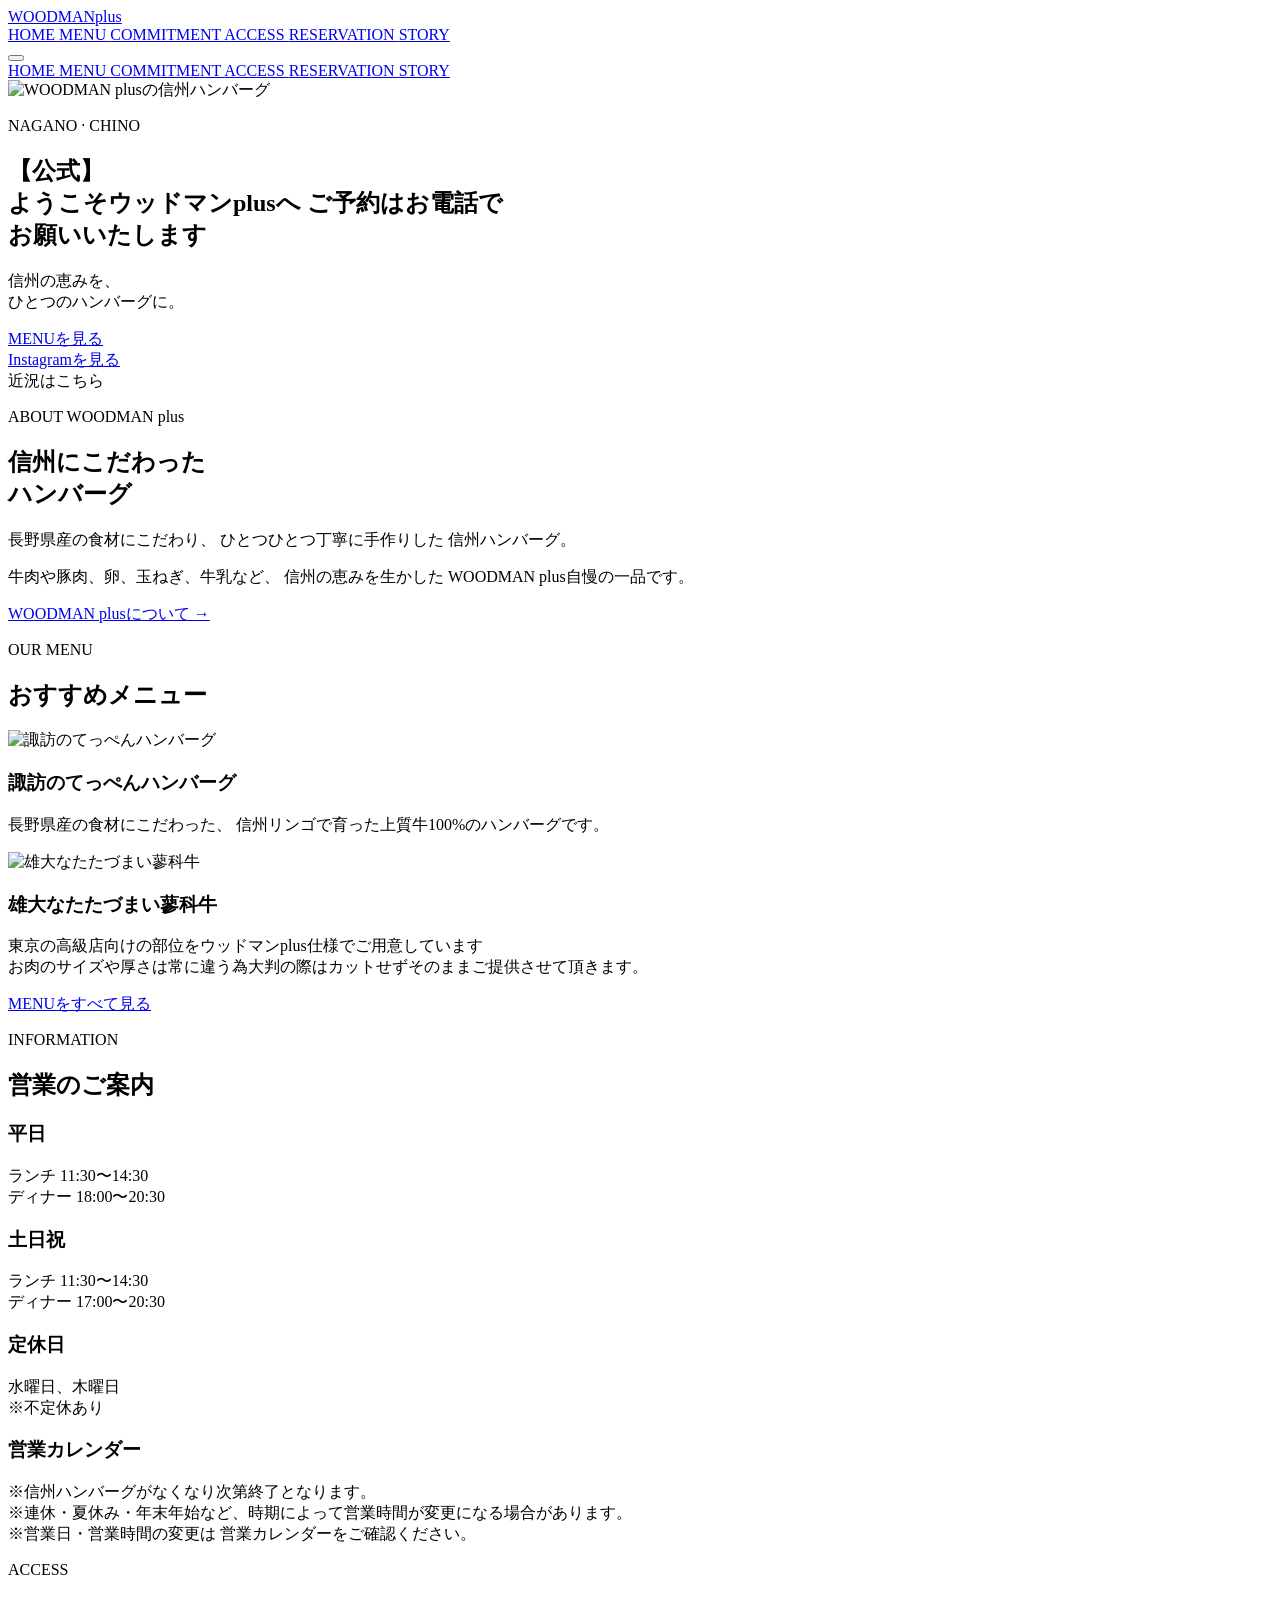
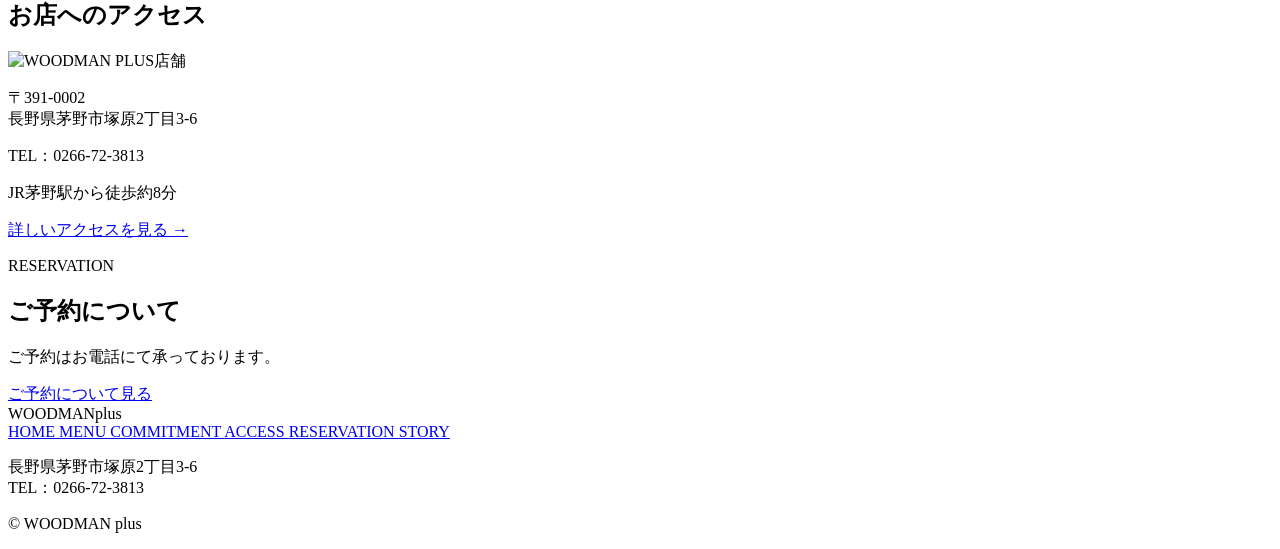
==== index.html @ de9eaa22 "Add files via upload" ====
<!DOCTYPE html>
<html lang="ja">

<head>

    <meta charset="UTF-8">

    <meta
        name="viewport"
        content="width=device-width, initial-scale=1.0"
    >

    <title>
        WOODMAN plus｜信州ハンバーグ
    </title>

    <link
        rel="stylesheet"
        href="css/style.css"
    >

    <script
        src="js/script.js"
        defer
    ></script>

</head>


<body>


    <!-- =========================
         ヘッダー
    ========================= -->

    <header class="header">

        <div class="header-inner">


            <!-- ロゴ -->

            <a
                href="index.html"
                class="logo"
            >

                WOODMAN<span>plus</span>

            </a>



            <!-- =========================
                 PC用ナビゲーション
            ========================= -->

            <nav class="nav">

                <a href="index.html">
                    HOME
                </a>

                <a href="menu.html">
                    MENU
                </a>

                <a href="commitment.html">
                    COMMITMENT
                </a>

                <a href="access.html">
                    ACCESS
                </a>

                <a href="reservation.html">
                    RESERVATION
                </a>

                <a href="story.html">
                    STORY
                </a>

            </nav>



            <!-- =========================
                 スマホ用メニューボタン
            ========================= -->

            <button
                class="menu-button"
                id="menuButton"
                aria-label="メニューを開く"
            >

                <span></span>
                <span></span>
                <span></span>

            </button>


        </div>



        <!-- =========================
             スマホ用メニュー
        ========================= -->

        <nav
            class="mobile-nav"
            id="mobileNav"
        >

            <a href="index.html">
                HOME
            </a>

            <a href="menu.html">
                MENU
            </a>

            <a href="commitment.html">
                COMMITMENT
            </a>

            <a href="access.html">
                ACCESS
            </a>

            <a href="reservation.html">
                RESERVATION
            </a>

            <a href="story.html">
                STORY
            </a>

        </nav>

    </header>



    <!-- =========================
         メイン
    ========================= -->

    <main>


        <!-- =========================
             メインビジュアル
        ========================= -->

        <section class="hero">


            <!-- メイン画像 -->

            <div class="hero-image">

                <img
                    src="images/hamburg01-v2.jpg"
                    alt="WOODMAN plusの信州ハンバーグ"
                >

            </div>



            <!-- メインテキスト -->

            <div class="hero-content">


                <p class="hero-subtitle">

                    NAGANO · CHINO

                </p>



                <h1>

                    【公式】<br>

                    <span class="welcome-text">

                        ようこそウッドマンplusへ


                        <!-- 予約案内 -->

                        <span class="reservation-notice">

                            ご予約はお電話で<br>
                            お願いいたします

                        </span>

                    </span>

                </h1>



                <p>

                    信州の恵みを、<br>
                    ひとつのハンバーグに。

                </p>



                <!-- =========================
                     HERO内のリンク
                ========================= -->

                <div class="hero-links">


                    <!-- MENU -->

                    <a
                        href="menu.html"
                        class="btn"
                    >

                        MENUを見る

                    </a>



                    <!-- Instagram -->

                    <div class="instagram-area">


                        <a
                            href="https://www.instagram.com/woodmanplus?stkn=MXVxb3Nwd2RoM3I0aA=="
                            class="instagram-btn"
                            target="_blank"
                            rel="noopener noreferrer"
                        >

                            Instagramを見る

                        </a>



                        <!-- 近況はこちら -->

                        <div class="instagram-bubble">

                            近況はこちら

                        </div>


                    </div>


                </div>


            </div>


        </section>



        <!-- =========================
             お店について
        ========================= -->

        <section class="about-preview section">

            <div class="section-inner">


                <p class="section-label">

                    ABOUT WOODMAN plus

                </p>



                <h2>

                    信州にこだわった<br>
                    ハンバーグ

                </h2>



                <p class="section-text">

                    長野県産の食材にこだわり、
                    ひとつひとつ丁寧に手作りした
                    信州ハンバーグ。

                </p>



                <p class="section-text">

                    牛肉や豚肉、卵、玉ねぎ、牛乳など、
                    信州の恵みを生かした
                    WOODMAN plus自慢の一品です。

                </p>



                <a
                    href="commitment.html"
                    class="text-link"
                >

                    WOODMAN plusについて →

                </a>


            </div>

        </section>



        <!-- =========================
             メニュー
        ========================= -->

        <section class="menu-preview section">

            <div class="section-inner">


                <p class="section-label">

                    OUR MENU

                </p>



                <h2>

                    おすすめメニュー

                </h2>



                <div class="menu-cards">


                    <!-- 信州ハンバーグ -->

                    <article class="menu-card">


                        <img
                            src="images/hamburg02.jpg"
                            alt="諏訪のてっぺんハンバーグ"
                        >


                        <div class="menu-card-content">


                            <h3>

                                諏訪のてっぺんハンバーグ

                            </h3>


                            <p>

                                長野県産の食材にこだわった、
                                信州リンゴで育った上質牛100%のハンバーグです。

                            </p>


                        </div>


                    </article>



                    <!-- ステーキ -->

                    <article class="menu-card">


                        <img
                            src="images/steak02.jpg"
                            alt="雄大なたたづまい蓼科牛"
                        >


                        <div class="menu-card-content">


                            <h3>

                                雄大なたたづまい蓼科牛

                            </h3>


                            <p>

                                東京の高級店向けの部位をウッドマンplus仕様でご用意しています<br>お肉のサイズや厚さは常に違う為大判の際はカットせずそのままご提供させて頂きます。

                            </p>


                        </div>


                    </article>


                </div>



                <a
                    href="menu.html"
                    class="btn btn-dark"
                >

                    MENUをすべて見る

                </a>


            </div>

        </section>



        <!-- =========================
             営業案内
        ========================= -->

        <section class="information section">

            <div class="section-inner">


                <p class="section-label">

                    INFORMATION

                </p>



                <h2>

                    営業のご案内

                </h2>



                <div class="information-box">


                    <!-- 平日 -->

                    <div class="info-item">

                        <h3>

                            平日

                        </h3>


                        <p>

                            ランチ 11:30〜14:30<br>
                            ディナー 18:00〜20:30

                        </p>

                    </div>



                    <!-- 土日祝 -->

                    <div class="info-item">

                        <h3>

                            土日祝

                        </h3>


                        <p>

                            ランチ 11:30〜14:30<br>
                            ディナー 17:00〜20:30

                        </p>

                    </div>



                    <!-- 定休日 -->

                    <div class="info-item">

                        <h3>

                            定休日

                        </h3>


                        <p>

                            水曜日、木曜日<br>
                            ※不定休あり

                        </p>

                    </div>


                </div>



                <!-- =========================
                     営業カレンダー
                ========================= -->

                <div class="business-calendar">


                    <h3>

                        営業カレンダー

                    </h3>


                    <div class="calendar-frame">

                        <!--
                            ここにGoogleカレンダーの
                            iframeを貼り付ける
                        -->

                    </div>


                </div>



                <!-- 注意書き -->

                <p class="notice">

                    ※信州ハンバーグがなくなり次第終了となります。<br>

                    ※連休・夏休み・年末年始など、時期によって営業時間が変更になる場合があります。<br>

                    ※営業日・営業時間の変更は
                    営業カレンダーをご確認ください。

                </p>


            </div>

        </section>



        <!-- =========================
             アクセス
        ========================= -->

        <section class="access-preview section">

            <div class="section-inner">


                <p class="section-label">

                    ACCESS

                </p>



                <h2>

                    お店へのアクセス

                </h2>



                <div class="access-content">


                    <!-- 店舗画像 -->

                    <img
                        src="images/shop.jpg"
                        alt="WOODMAN PLUS店舗"
                    >



                    <!-- アクセス情報 -->

                    <div class="access-text">


                        <p>

                            〒391-0002<br>
                            長野県茅野市塚原2丁目3-6

                        </p>



                        <p>

                            TEL：0266-72-3813

                        </p>



                        <p>

                            JR茅野駅から徒歩約8分

                        </p>



                        <a
                            href="access.html"
                            class="text-link"
                        >

                            詳しいアクセスを見る →

                        </a>


                    </div>


                </div>


            </div>

        </section>



        <!-- =========================
             予約
        ========================= -->

        <section class="reservation-preview section">

            <div class="section-inner">


                <p class="section-label">

                    RESERVATION

                </p>



                <h2>

                    ご予約について

                </h2>



                <p class="section-text">

                    ご予約はお電話にて承っております。

                </p>



                <a
                    href="reservation.html"
                    class="btn"
                >

                    ご予約について見る

                </a>


            </div>

        </section>


    </main>



    <!-- =========================
         フッター
    ========================= -->

    <footer class="footer">

        <div class="footer-inner">


            <!-- ロゴ -->

            <div class="footer-logo">

                WOODMAN<span>plus</span>

            </div>



            <!-- =========================
                 フッターナビゲーション
            ========================= -->

            <nav class="footer-nav">


                <a href="index.html">
                    HOME
                </a>


                <a href="menu.html">
                    MENU
                </a>


                <a href="commitment.html">
                    COMMITMENT
                </a>


                <a href="access.html">
                    ACCESS
                </a>


                <a href="reservation.html">
                    RESERVATION
                </a>


                <a href="story.html">
                    STORY
                </a>


            </nav>



            <!-- 住所 -->

            <p class="footer-address">

                長野県茅野市塚原2丁目3-6<br>
                TEL：0266-72-3813

            </p>



            <!-- コピーライト -->

            <p class="copyright">

                © WOODMAN plus

            </p>


        </div>

    </footer>


</body>

</html>
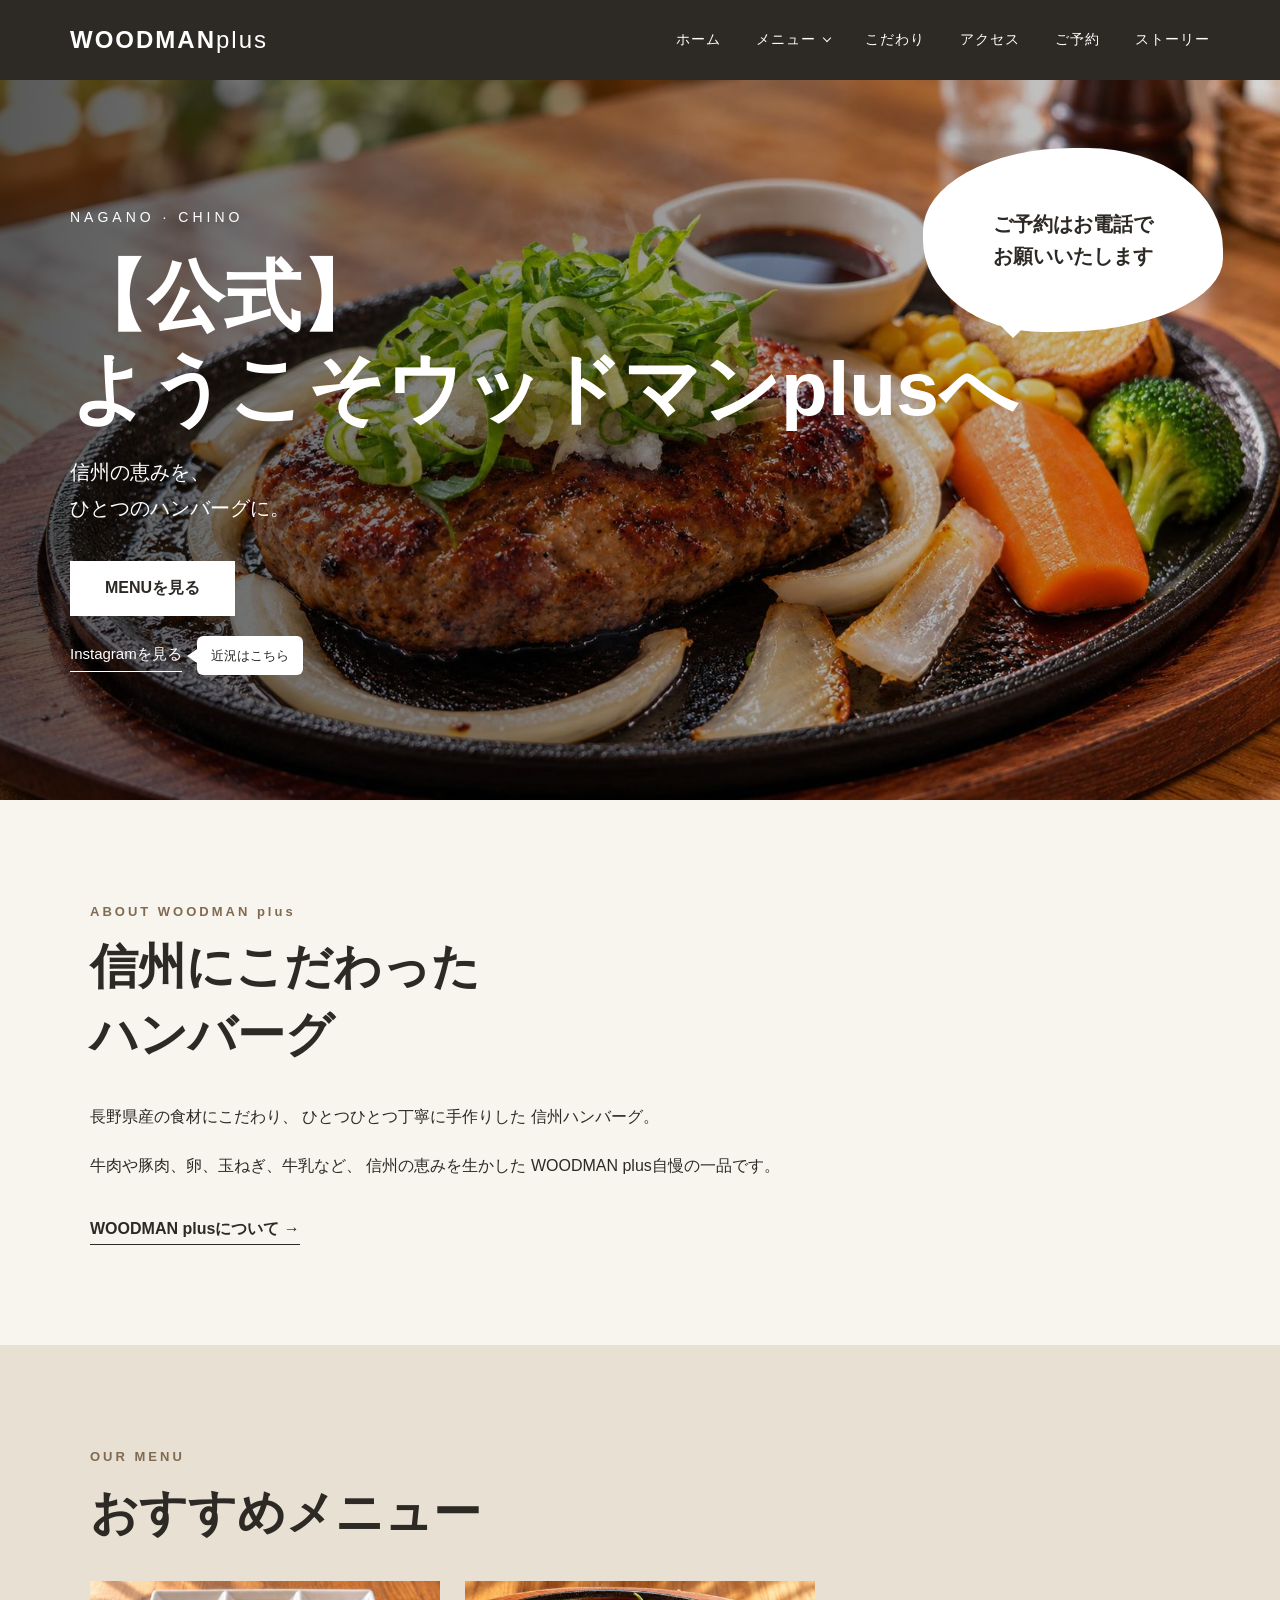
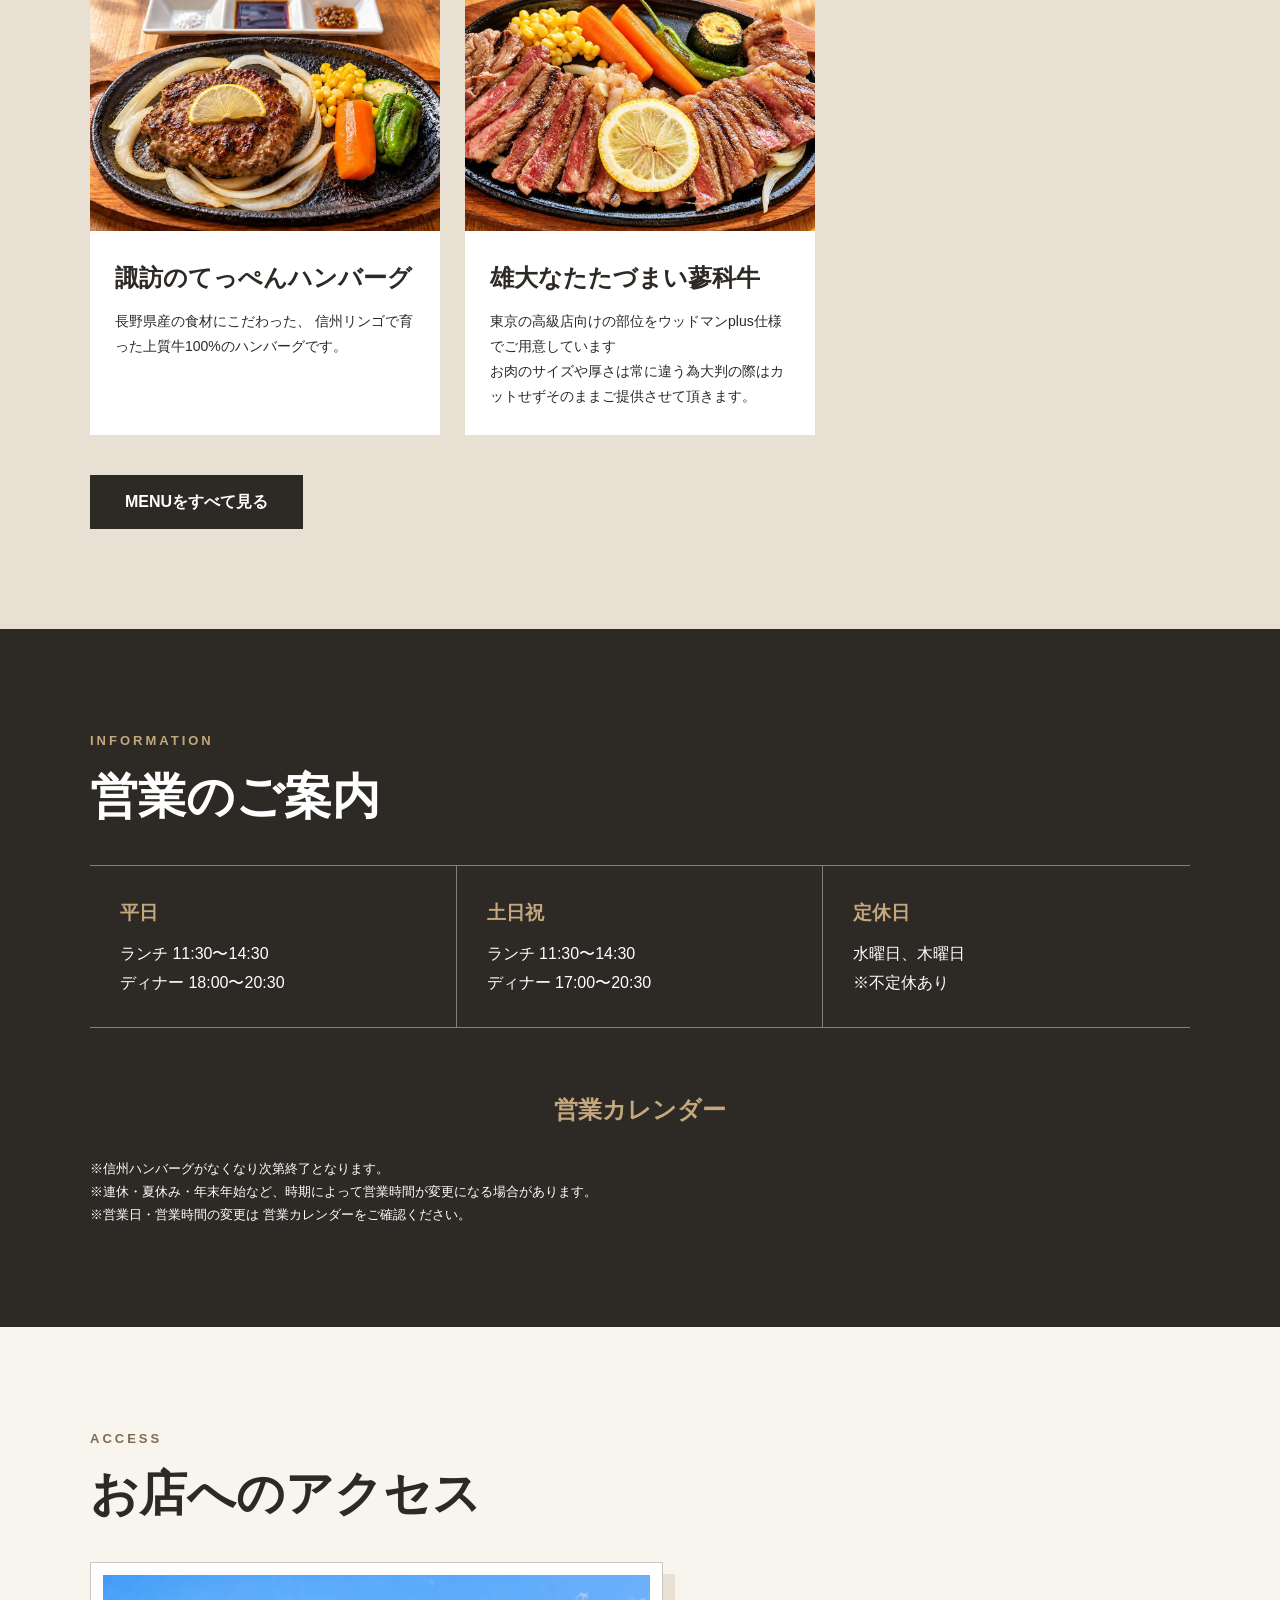
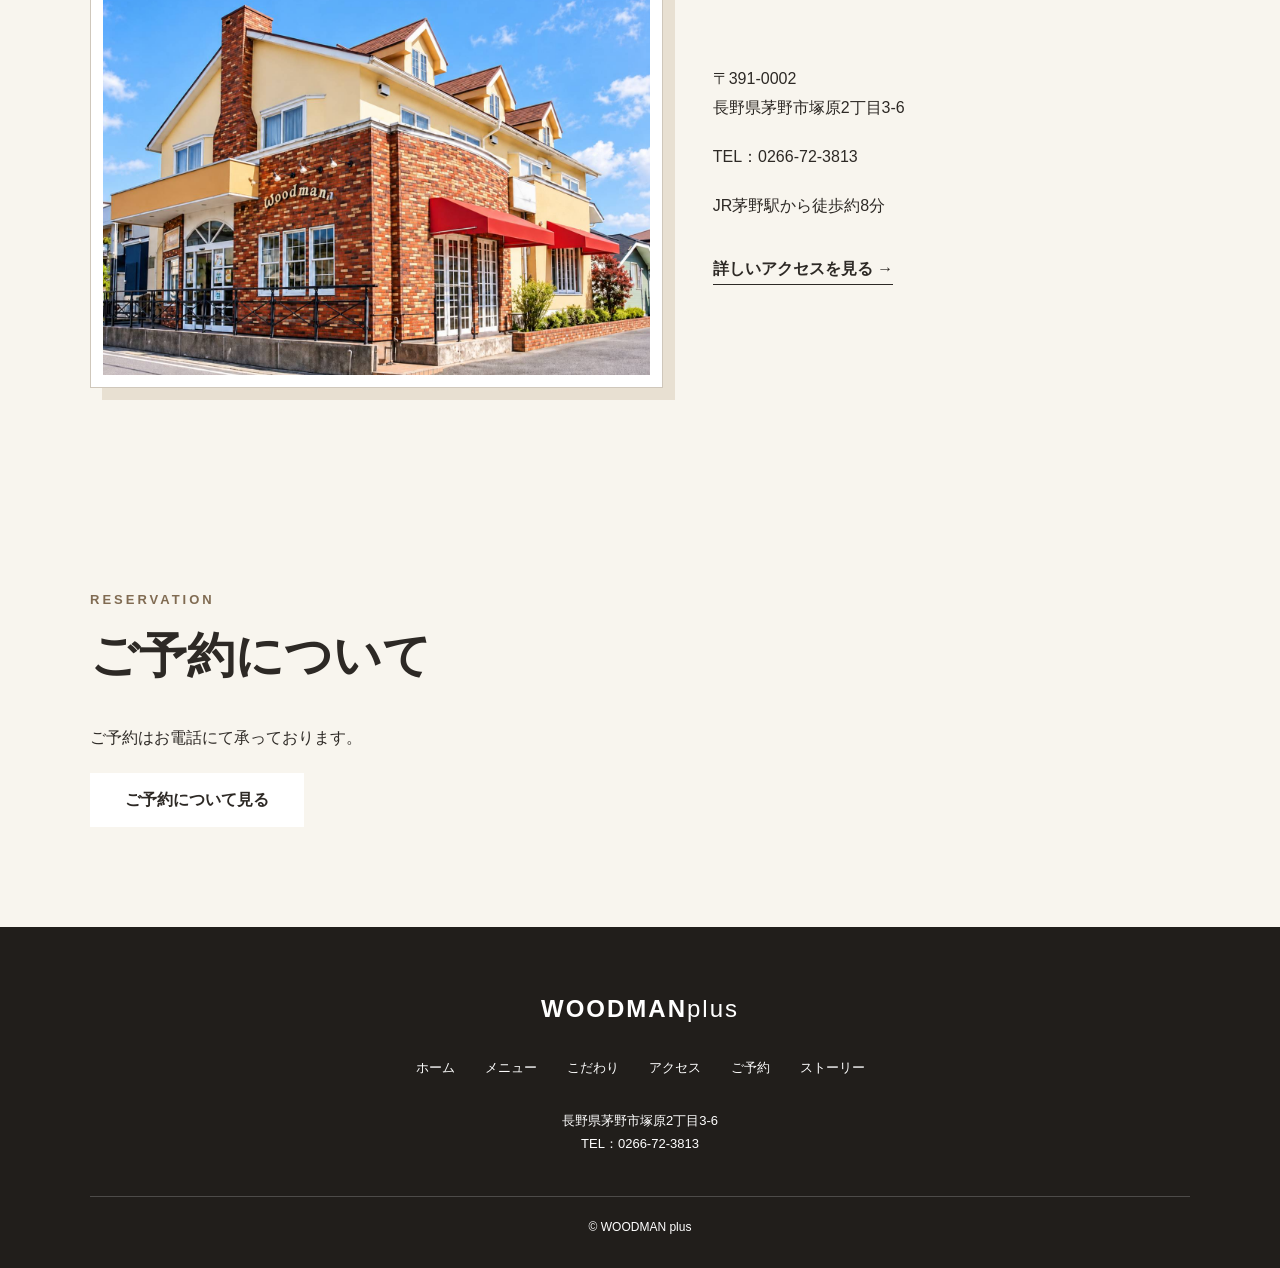
==== commit e49562c6: "いろいろな修正" ====
--- a/index.html
+++ b/index.html
@@ -59,27 +59,32 @@
             <nav class="nav">
 
                 <a href="index.html">
-                    HOME
-                </a>
-
-                <a href="menu.html">
-                    MENU
-                </a>
+                    ホーム
+                </a>
+
+                <div class="nav-menu">
+                    <a class="nav-menu-link" href="menu.html">メニュー</a>
+                    <div class="nav-dropdown" aria-label="メニューの項目">
+                        <a href="menu.html#hamburg">ハンバーグ <span aria-hidden="true">→</span></a>
+                        <a href="menu.html#steak">ステーキ <span aria-hidden="true">→</span></a>
+                        <a href="menu.html#drink">ドリンク <span aria-hidden="true">→</span></a>
+                    </div>
+                </div>
 
                 <a href="commitment.html">
-                    COMMITMENT
+                    こだわり
                 </a>
 
                 <a href="access.html">
-                    ACCESS
+                    アクセス
                 </a>
 
                 <a href="reservation.html">
-                    RESERVATION
+                    ご予約
                 </a>
 
                 <a href="story.html">
-                    STORY
+                    ストーリー
                 </a>
 
             </nav>
@@ -117,27 +122,33 @@
         >
 
             <a href="index.html">
-                HOME
+                ホーム
             </a>
 
-            <a href="menu.html">
-                MENU
+            <div class="mobile-menu-row">
+                <a href="menu.html">メニュー</a>
+                <button class="mobile-subnav-toggle" type="button" aria-expanded="false" aria-controls="mobileMenuSubnav" aria-label="メニューの項目を開く">›</button>
+            </div>
+            <div class="mobile-subnav" id="mobileMenuSubnav" aria-label="メニューの項目">
+                <a class="mobile-subnav-link" href="menu.html#hamburg">ハンバーグ</a>
+                <a class="mobile-subnav-link" href="menu.html#steak">ステーキ</a>
+                <a class="mobile-subnav-link" href="menu.html#drink">ドリンク</a>
+            </div>
+
+            <a href="commitment.html">
+                こだわり
             </a>
 
-            <a href="commitment.html">
-                COMMITMENT
+            <a href="access.html">
+                アクセス
             </a>
 
-            <a href="access.html">
-                ACCESS
+            <a href="reservation.html">
+                ご予約
             </a>
 
-            <a href="reservation.html">
-                RESERVATION
-            </a>
-
             <a href="story.html">
-                STORY
+                ストーリー
             </a>
 
         </nav>
@@ -197,12 +208,12 @@
 
                         <!-- 予約案内 -->
 
-                        <span class="reservation-notice">
+                        <a class="reservation-notice" href="reservation.html#reservation-details">
 
                             ご予約はお電話で<br>
                             お願いいたします
 
-                        </span>
+                        </a>
 
                     </span>
 
@@ -371,7 +382,7 @@
 
                     <!-- 信州ハンバーグ -->
 
-                    <article class="menu-card">
+                    <article class="menu-card" data-menu-index="1" role="button" tabindex="0" aria-label="諏訪のてっぺんハンバーグの詳細を見る">
 
 
                         <img
@@ -407,7 +418,7 @@
 
                     <!-- ステーキ -->
 
-                    <article class="menu-card">
+                    <article class="menu-card" data-menu-index="5" role="button" tabindex="0" aria-label="雄大なたたづまい蓼科牛の詳細を見る">
 
 
                         <img
@@ -633,11 +644,9 @@
 
 
                     <!-- 店舗画像 -->
-
-                    <img
-                        src="images/shop.jpg"
-                        alt="WOODMAN PLUS店舗"
-                    >
+<div class="access-photo-frame">
+    <img src="images/shop.jpg" alt="WOODMAN PLUS店舗">
+</div>
 
 
 
@@ -746,6 +755,136 @@
 
 
     <!-- =========================
+         詳細モーダル
+    ========================= -->
+
+    <div
+        class="menu-modal"
+        id="menuModal"
+    >
+
+        <div class="modal-content">
+
+
+            <!-- 閉じるボタン -->
+
+            <button
+                class="modal-close"
+                id="modalClose"
+                aria-label="閉じる"
+            >
+
+                ×
+
+            </button>
+
+
+
+            <!-- メニュー画像 -->
+
+            <img
+                id="modalImage"
+                src=""
+                alt=""
+            >
+
+
+
+            <!-- メニュー詳細 -->
+
+            <div class="modal-text">
+
+
+                <p
+                    class="modal-category"
+                    id="modalCategory"
+                ></p>
+
+
+                <h2
+                    id="modalName"
+                ></h2>
+
+
+                <p
+                    class="modal-price"
+                    id="modalPrice"
+                ></p>
+
+
+
+                <!-- 詳細情報 -->
+
+                <div class="modal-details">
+
+
+                    <p>
+
+                        <strong>ソース</strong>
+
+                        <span id="modalSauce"></span>
+
+                    </p>
+
+
+                    <p>
+
+                        <strong>ライス</strong>
+
+                        <span id="modalRice"></span>
+
+                    </p>
+
+
+                    <p>
+
+                        <strong>サラダ</strong>
+
+                        <span id="modalSalad"></span>
+
+                    </p>
+
+
+                    <p>
+
+                        <strong>スープ</strong>
+
+                        <span id="modalSoup"></span>
+
+                    </p>
+
+
+                    <p>
+
+                        <strong>その他</strong>
+
+                        <span id="modalOther"></span>
+
+                    </p>
+
+
+                </div>
+
+
+
+                <!-- 説明 -->
+
+                <p
+                    class="modal-description"
+                    id="modalDescription"
+                ></p>
+
+
+            </div>
+
+
+        </div>
+
+    </div>
+
+
+
+    <!-- =========================
          フッター
     ========================= -->
 
@@ -772,32 +911,32 @@
 
 
                 <a href="index.html">
-                    HOME
+                    ホーム
                 </a>
 
 
                 <a href="menu.html">
-                    MENU
+                    メニュー
                 </a>
 
 
                 <a href="commitment.html">
-                    COMMITMENT
+                    こだわり
                 </a>
 
 
                 <a href="access.html">
-                    ACCESS
+                    アクセス
                 </a>
 
 
                 <a href="reservation.html">
-                    RESERVATION
+                    ご予約
                 </a>
 
 
                 <a href="story.html">
-                    STORY
+                    ストーリー
                 </a>
 
 
@@ -832,4 +971,4 @@
 
 </body>
 
-</html>+</html>
--- a/css/style.css
+++ b/css/style.css
@@ -0,0 +1,3289 @@
+/* =========================
+   全体
+========================= */
+
+* {
+    box-sizing: border-box;
+    margin: 0;
+    padding: 0;
+}
+
+html {
+    scroll-behavior: smooth;
+}
+
+body {
+    font-family:
+        "Yu Gothic",
+        "Hiragino Kaku Gothic ProN",
+        sans-serif;
+
+    color: #2d2925;
+    background-color: #f8f5ee;
+    line-height: 1.8;
+}
+
+img {
+    display: block;
+    width: 100%;
+}
+
+a {
+    color: inherit;
+    text-decoration: none;
+}
+
+
+/* =========================
+   ヘッダー
+========================= */
+
+.header {
+    position: sticky;
+    top: 0;
+    z-index: 1000;
+
+    background-color: #2d2925;
+    color: #ffffff;
+}
+
+.header-inner {
+    display: flex;
+    align-items: center;
+    justify-content: space-between;
+
+    max-width: 1200px;
+    height: 80px;
+    margin: 0 auto;
+    padding: 0 30px;
+}
+
+.logo {
+    font-size: 24px;
+    font-weight: bold;
+    letter-spacing: 2px;
+}
+
+.logo span {
+    font-weight: normal;
+}
+
+.nav {
+    display: flex;
+    gap: 35px;
+}
+
+.nav a {
+    font-size: 14px;
+    letter-spacing: 1px;
+    transition: 0.3s;
+}
+
+.nav a:hover {
+    opacity: 0.6;
+}
+
+
+/* =========================
+   スマホメニュー
+========================= */
+
+.menu-button {
+    display: none;
+
+    width: 45px;
+    height: 45px;
+
+    border: none;
+    background: transparent;
+
+    cursor: pointer;
+}
+
+.menu-button span {
+    display: block;
+
+    width: 28px;
+    height: 2px;
+    margin: 6px auto;
+
+    background-color: #ffffff;
+
+    transition:
+        transform 0.3s ease,
+        opacity 0.3s ease;
+}
+
+.menu-button.active span:nth-child(1) {
+    transform: translateY(7px) rotate(45deg);
+}
+
+.menu-button.active span:nth-child(2) {
+    opacity: 0;
+}
+
+.menu-button.active span:nth-child(3) {
+    transform: translateY(-7px) rotate(-45deg);
+}
+
+.mobile-nav {
+    display: none;
+}
+
+
+/* =========================
+   ボタン
+========================= */
+
+.btn {
+    display: inline-block;
+
+    width: fit-content;
+    padding: 13px 35px;
+
+    background-color: #ffffff;
+    color: #2d2925;
+
+    font-weight: bold;
+
+    transition: 0.3s;
+}
+
+.btn:hover {
+    transform: translateY(-3px);
+}
+
+.btn-dark {
+    margin-top: 40px;
+
+    background-color: #2d2925;
+    color: #ffffff;
+}
+
+
+/* =========================
+   セクション共通
+========================= */
+
+.section {
+    padding: 100px 20px;
+}
+
+.section-inner {
+    max-width: 1100px;
+    margin: 0 auto;
+}
+
+.section-label {
+    margin-bottom: 10px;
+
+    color: #806b52;
+
+    font-size: 13px;
+    font-weight: bold;
+    letter-spacing: 3px;
+}
+
+.section h2 {
+    margin-bottom: 35px;
+
+    font-size: clamp(30px, 4vw, 48px);
+    line-height: 1.4;
+}
+
+
+/* =========================
+   ページ共通ヒーロー
+========================= */
+
+.page-hero {
+    padding: 100px 20px;
+
+    background-color: #2d2925;
+    color: #ffffff;
+
+    text-align: center;
+}
+
+.page-hero-inner {
+    max-width: 900px;
+    margin: 0 auto;
+}
+
+.page-hero h1 {
+    margin-bottom: 20px;
+
+    font-size: clamp(45px, 7vw, 75px);
+    letter-spacing: 5px;
+}
+
+.page-hero .section-label {
+    color: #c4a77d;
+}
+
+.page-hero p:last-child {
+    font-size: 16px;
+}
+
+
+/* =========================
+   HOME
+========================= */
+
+/* ---------- メインビジュアル ---------- */
+
+.hero {
+    position: relative;
+
+    height: 720px;
+
+    overflow: hidden;
+}
+
+.hero-image {
+    position: absolute;
+    inset: 0;
+}
+
+.hero-image img {
+    height: 100%;
+
+    object-fit: cover;
+}
+
+.hero-image::after {
+    content: "";
+
+    position: absolute;
+    inset: 0;
+
+    background:
+        linear-gradient(
+            90deg,
+            rgba(0, 0, 0, 0.65),
+            rgba(0, 0, 0, 0.15)
+        );
+}
+
+.hero-content {
+    position: relative;
+    z-index: 2;
+
+    display: flex;
+    flex-direction: column;
+    justify-content: center;
+
+    max-width: 1200px;
+    height: 100%;
+    margin: 0 auto;
+    padding: 0 30px;
+
+    color: #ffffff;
+}
+
+.hero-subtitle {
+    margin-bottom: 20px;
+
+    font-size: 14px;
+    letter-spacing: 4px;
+}
+
+.hero h1 {
+    margin-bottom: 20px;
+
+    font-size: clamp(42px, 6vw, 78px);
+    line-height: 1.2;
+}
+
+.hero-content > p:not(.hero-subtitle) {
+    margin-bottom: 35px;
+
+    font-size: 20px;
+}
+
+
+/* ---------- 予約のお知らせ ---------- */
+
+.welcome-text {
+    position: relative;
+
+    display: inline-block;
+}
+
+.reservation-notice {
+    position: absolute;
+
+    left: 90%;
+    bottom: 100%;
+
+    margin-bottom: 10px;
+    padding: 60px 70px;
+
+    background-color: #ffffff;
+    color: #2d2925;
+
+    border-radius:
+        50% 45% 55% 40%
+        / 45% 55% 40% 50%;
+
+    font-size: 20px;
+    font-weight: bold;
+    line-height: 1.6;
+    white-space: nowrap;
+
+    opacity: 0;
+
+    animation: noticeFadeIn 1.5s ease forwards;
+}
+
+.reservation-notice::after {
+    content: "";
+
+    position: absolute;
+
+    left: 30%;
+    bottom: -6px;
+
+    transform: translateX(-50%);
+
+    border-top: 12px solid #ffffff;
+    border-right: 12px solid transparent;
+    border-left: 12px solid transparent;
+}
+
+@keyframes noticeFadeIn {
+    from {
+        opacity: 0;
+    }
+
+    to {
+        opacity: 1;
+    }
+}
+
+
+/* ---------- ABOUT ---------- */
+
+.about-preview {
+    background-color: #f8f5ee;
+}
+
+.section-text {
+    max-width: 700px;
+    margin-bottom: 20px;
+}
+
+.text-link {
+    display: inline-block;
+
+    margin-top: 15px;
+
+    font-weight: bold;
+
+    border-bottom: 1px solid #2d2925;
+
+    transition: 0.3s;
+}
+
+.text-link:hover {
+    opacity: 0.5;
+}
+
+
+/* ---------- MENU ---------- */
+
+.menu-preview {
+    background-color: #e8e0d2;
+}
+
+.menu-cards {
+    display: grid;
+
+    grid-template-columns: repeat(3, 1fr);
+    gap: 25px;
+}
+
+.menu-preview .menu-card {
+    background-color: #ffffff;
+}
+
+.menu-preview .menu-card img {
+    height: 250px;
+
+    object-fit: cover;
+}
+
+.menu-preview .menu-card-content {
+    padding: 25px;
+}
+
+.menu-preview .menu-card h3 {
+    margin-bottom: 10px;
+
+    font-size: 22px;
+}
+
+.menu-preview .menu-card p {
+    font-size: 14px;
+}
+
+
+/* ---------- 営業案内 ---------- */
+
+.information {
+    background-color: #2d2925;
+    color: #ffffff;
+}
+
+.information .section-label {
+    color: #c4a77d;
+}
+
+.information-box {
+    display: grid;
+
+    grid-template-columns: repeat(3, 1fr);
+
+    border-top: 1px solid rgba(255, 255, 255, 0.4);
+    border-bottom: 1px solid rgba(255, 255, 255, 0.4);
+}
+
+.info-item {
+    padding: 30px;
+
+    border-right: 1px solid rgba(255, 255, 255, 0.4);
+}
+
+.info-item:last-child {
+    border-right: none;
+}
+
+.info-item h3 {
+    margin-bottom: 10px;
+
+    color: #c4a77d;
+}
+
+.notice {
+    margin-top: 25px;
+
+    font-size: 13px;
+}
+
+
+/* ---------- ACCESS ---------- */
+
+.access-preview {
+    background-color: #f8f5ee;
+}
+
+.access-content {
+    display: grid;
+
+    grid-template-columns: 1.2fr 1fr;
+    gap: 50px;
+
+    align-items: center;
+}
+
+.access-content img {
+    height: 400px;
+
+    object-fit: cover;
+}
+
+.access-text p {
+    margin-bottom: 20px;
+}
+
+
+/* =========================
+   MENUページ
+========================= */
+
+/* ---------- メニュー全体 ---------- */
+
+.menu-section {
+    padding: 80px 20px;
+
+    background-color: #f8f5ee;
+}
+
+.menu-inner {
+    max-width: 1100px;
+    margin: 0 auto;
+}
+
+
+/* ---------- カテゴリーナビ ---------- */
+
+.menu-category-nav {
+    display: flex;
+    justify-content: center;
+
+    gap: 15px;
+
+    margin-bottom: 100px;
+}
+
+.menu-category-nav a {
+    min-width: 150px;
+    padding: 15px 25px;
+
+    border: 1px solid #2d2925;
+
+    text-align: center;
+
+    font-size: 13px;
+    letter-spacing: 2px;
+
+    transition: 0.3s;
+}
+
+.menu-category-nav a:hover {
+    background-color: #2d2925;
+    color: #ffffff;
+}
+
+
+/* ---------- カテゴリー ---------- */
+
+.menu-category {
+    margin-bottom: 120px;
+}
+
+.category-title {
+    margin-bottom: 40px;
+
+    text-align: center;
+}
+
+.category-title h2 {
+    font-size: 42px;
+}
+
+
+/* ---------- メニューカード ---------- */
+
+.menu-grid {
+    display: grid;
+
+    grid-template-columns: repeat(2, 1fr);
+    gap: 40px;
+}
+
+.menu-section .menu-card {
+    overflow: hidden;
+
+    background-color: #ffffff;
+
+    box-shadow:
+        0 5px 20px rgba(0, 0, 0, 0.08);
+}
+
+.menu-card-image {
+    overflow: hidden;
+
+    aspect-ratio: 4 / 3;
+}
+
+.menu-card-image img {
+    width: 100%;
+    height: 100%;
+
+    object-fit: cover;
+
+    transition: transform 0.5s;
+}
+
+.menu-section .menu-card:hover .menu-card-image img {
+    transform: scale(1.04);
+}
+
+.menu-section .menu-card-content {
+    padding: 25px 30px 30px;
+}
+
+.menu-card-category {
+    margin-bottom: 5px;
+
+    color: #806b52;
+
+    font-size: 11px;
+    letter-spacing: 2px;
+}
+
+.menu-section .menu-card h3 {
+    margin-bottom: 8px;
+
+    font-size: 24px;
+}
+
+.menu-card-price {
+    margin-bottom: 20px;
+
+    font-size: 18px;
+    font-weight: bold;
+}
+
+
+/* ---------- 詳細ボタン ---------- */
+
+.detail-button {
+    width: 100%;
+    padding: 13px;
+
+    border: 1px solid #2d2925;
+
+    background-color: transparent;
+    color: #2d2925;
+
+    font-family: inherit;
+
+    cursor: pointer;
+
+    transition: 0.3s;
+}
+
+.detail-button:hover {
+    background-color: #2d2925;
+    color: #ffffff;
+}
+
+
+/* ---------- ドリンク ---------- */
+
+.drink-list {
+    max-width: 800px;
+    margin: 0 auto;
+
+    background-color: #ffffff;
+}
+
+.drink-item {
+    padding: 20px 25px;
+
+    border-bottom: 1px solid #ddd6ca;
+}
+
+.drink-item:last-child {
+    border-bottom: none;
+}
+
+.drink-item-header {
+    display: flex;
+    justify-content: space-between;
+
+    gap: 20px;
+}
+
+.drink-item-header span:first-child {
+    font-weight: 700;
+}
+
+.drink-name {
+    font-size: 17px;
+    font-weight: bold;
+}
+
+.drink-price {
+    white-space: nowrap;
+
+    font-weight: bold;
+}
+
+.drink-description {
+    margin-top: 5px;
+
+    color: #806b52;
+
+    font-size: 13px;
+}
+
+
+/* ---------- 冬季限定 ---------- */
+
+.winter-title {
+    margin-top: 40px;
+    margin-bottom: 20px;
+    padding-top: 20px;
+
+    border-top: 1px solid #cfc7bb;
+
+    color: #806b52;
+
+    text-align: center;
+
+    font-size: 12px;
+    letter-spacing: 2px;
+}
+
+.winter-title span {
+    display: block;
+
+    margin-top: 5px;
+
+    color: #2d2925;
+
+    font-size: 20px;
+    font-weight: bold;
+    letter-spacing: 1px;
+}
+
+
+/* ---------- アルコール ---------- */
+
+.alcohol-title {
+    margin-top: 45px;
+    margin-bottom: 20px;
+    padding-top: 20px;
+
+    border-top: 1px solid #cfc7bb;
+
+    text-align: center;
+}
+
+.alcohol-title p {
+    margin-bottom: 5px;
+
+    color: #806b52;
+
+    font-size: 12px;
+    letter-spacing: 2px;
+}
+
+.alcohol-title h3 {
+    font-size: 20px;
+    font-weight: bold;
+}
+
+.alcohol-notice {
+    margin-top: 30px;
+    padding: 14px 20px;
+    background-color: #eee8de;
+    border-radius: 6px;
+    color: #6a5e52;
+    font-size: 13px;
+    line-height: 1.6;
+    text-align: center;
+}
+
+
+/* ---------- モーダル ---------- */
+
+.menu-modal {
+    position: fixed;
+    inset: 0;
+    z-index: 2000;
+
+    display: none;
+    justify-content: center;
+    align-items: center;
+
+    padding: 30px;
+
+    background-color: rgba(0, 0, 0, 0.75);
+}
+
+.menu-modal.show {
+    display: flex;
+}
+
+.modal-content {
+    position: relative;
+
+    display: grid;
+
+    grid-template-columns: 1fr 1fr;
+
+    width: min(900px, 100%);
+    max-height: 90vh;
+
+    overflow-y: auto;
+
+    background-color: #f8f5ee;
+}
+
+.modal-content > img {
+    width: 100%;
+    height: 100%;
+    min-height: 500px;
+
+    object-fit: cover;
+}
+
+.modal-text {
+    padding: 50px 40px;
+}
+
+.modal-category {
+    margin-bottom: 5px;
+
+    color: #806b52;
+
+    font-size: 12px;
+    letter-spacing: 2px;
+}
+
+.modal-text h2 {
+    margin-bottom: 10px;
+
+    font-size: 32px;
+}
+
+.modal-price {
+    margin-bottom: 30px;
+
+    font-size: 20px;
+    font-weight: bold;
+}
+
+.modal-details {
+    margin-bottom: 30px;
+
+    border-top: 1px solid #ccc;
+}
+
+.modal-details p {
+    display: grid;
+
+    grid-template-columns: 80px 1fr;
+
+    padding: 12px 0;
+
+    border-bottom: 1px solid #ccc;
+
+    font-size: 14px;
+}
+
+.modal-details strong {
+    font-weight: bold;
+}
+
+.modal-description {
+    font-size: 14px;
+}
+
+.modal-close {
+    position: absolute;
+    top: 15px;
+    right: 15px;
+    z-index: 5;
+
+    width: 40px;
+    height: 40px;
+
+    border: none;
+    border-radius: 50%;
+
+    background-color: rgba(0, 0, 0, 0.7);
+    color: #ffffff;
+
+    font-size: 28px;
+    line-height: 1;
+
+    cursor: pointer;
+}
+
+body.modal-open {
+    overflow: hidden;
+}
+
+
+/* =========================
+   COMMITMENT
+========================= */
+
+/* ---------- 導入 ---------- */
+
+.commitment-intro {
+    padding: 120px 20px;
+
+    background-color: #f8f5ee;
+}
+
+.commitment-intro-inner {
+    max-width: 800px;
+    margin: 0 auto;
+
+    text-align: center;
+}
+
+.commitment-intro h2 {
+    margin-bottom: 35px;
+
+    font-size: clamp(32px, 5vw, 50px);
+    line-height: 1.4;
+}
+
+.commitment-intro p:not(.section-label) {
+    margin-bottom: 20px;
+
+    font-size: 16px;
+}
+
+
+/* ---------- 写真＋文章 ---------- */
+
+.commitment-block {
+    display: grid;
+
+    grid-template-columns: 1fr 1fr;
+
+    max-width: 1200px;
+    min-height: 550px;
+    margin: 0 auto;
+}
+
+.commitment-image {
+    overflow: hidden;
+}
+
+.commitment-image img {
+    width: 100%;
+    height: 100%;
+    min-height: 550px;
+
+    object-fit: cover;
+
+    transition: transform 0.6s;
+}
+
+.commitment-block:hover .commitment-image img {
+    transform: scale(1.03);
+}
+
+.commitment-text {
+    display: flex;
+    flex-direction: column;
+    justify-content: center;
+
+    padding: 80px;
+
+    background-color: #e8e0d2;
+}
+
+.commitment-text h2 {
+    margin-bottom: 30px;
+
+    font-size: clamp(30px, 4vw, 45px);
+    line-height: 1.4;
+}
+
+.commitment-text p:not(.section-label) {
+    margin-bottom: 20px;
+
+    font-size: 15px;
+}
+
+
+/* ---------- 左右反転 ---------- */
+
+.commitment-block-reverse .commitment-image {
+    order: 2;
+}
+
+.commitment-block-reverse .commitment-text {
+    order: 1;
+}
+
+
+/* ---------- 八ヶ岳 ---------- */
+
+.commitment-full {
+    position: relative;
+
+    min-height: 650px;
+
+    overflow: hidden;
+}
+
+.commitment-full-image {
+    position: absolute;
+    inset: 0;
+}
+
+.commitment-full-image img {
+    width: 100%;
+    height: 100%;
+
+    object-fit: cover;
+}
+
+.commitment-full-image::after {
+    content: "";
+
+    position: absolute;
+    inset: 0;
+
+    background:
+        linear-gradient(
+            90deg,
+            rgba(0, 0, 0, 0.65),
+            rgba(0, 0, 0, 0.1)
+        );
+}
+
+.commitment-full-content {
+    position: relative;
+    z-index: 2;
+
+    display: flex;
+    flex-direction: column;
+    justify-content: center;
+
+    max-width: 1100px;
+    min-height: 650px;
+    margin: 0 auto;
+    padding: 80px 30px;
+
+    color: #ffffff;
+}
+
+.commitment-full-content .section-label {
+    color: #c4a77d;
+}
+
+.commitment-full-content h2 {
+    margin-bottom: 30px;
+
+    font-size: clamp(35px, 5vw, 60px);
+}
+
+.commitment-full-content p:not(.section-label) {
+    max-width: 550px;
+
+    font-size: 17px;
+}
+
+
+/* ---------- STORY ---------- */
+
+.commitment-story {
+    padding: 120px 20px;
+
+    background-color: #2d2925;
+    color: #ffffff;
+
+    text-align: center;
+}
+
+.commitment-story-inner {
+    max-width: 750px;
+    margin: 0 auto;
+}
+
+.commitment-story .section-label {
+    color: #c4a77d;
+}
+
+.commitment-story h2 {
+    margin-bottom: 35px;
+
+    font-size: clamp(32px, 5vw, 50px);
+}
+
+.commitment-story p:not(.section-label) {
+    margin-bottom: 20px;
+
+    font-size: 16px;
+}
+
+
+/* =========================
+   NEWSページ
+========================= */
+
+/* ---------- 今回のおすすめ ---------- */
+
+.recommend-section {
+    padding: 100px 20px;
+}
+
+.recommend-inner {
+    max-width: 1100px;
+    margin: 0 auto;
+}
+
+.recommend-text {
+    margin-top: 20px;
+
+    line-height: 1.8;
+}
+
+.recommend-list {
+    margin-top: 50px;
+}
+
+.recommend-card {
+    display: grid;
+
+    grid-template-columns: 1fr 1fr;
+
+    overflow: hidden;
+
+    background-color: #f5f3ef;
+}
+
+.recommend-image img {
+    width: 100%;
+    height: 100%;
+    min-height: 350px;
+
+    object-fit: cover;
+}
+
+.recommend-content {
+    display: flex;
+    flex-direction: column;
+    justify-content: center;
+
+    padding: 60px;
+}
+
+.recommend-date {
+    margin-bottom: 20px;
+
+    color: #777777;
+
+    font-size: 14px;
+}
+
+.recommend-content h3 {
+    margin-bottom: 20px;
+
+    font-size: 28px;
+}
+
+.recommend-content p {
+    line-height: 1.8;
+}
+
+
+/* ---------- NEWS一覧 ---------- */
+
+.news-section {
+    padding: 100px 20px;
+
+    background-color: #2d2925;
+    color: #ffffff;
+}
+
+.news-inner {
+    max-width: 900px;
+    margin: 0 auto;
+}
+
+.news-list {
+    max-height: 500px;
+    margin-top: 50px;
+    padding-right: 10px;
+
+    overflow-y: auto;
+
+    border-top: 1px solid rgba(255, 255, 255, 0.3);
+}
+
+.news-item {
+    display: grid;
+
+    grid-template-columns: 150px 1fr;
+    gap: 30px;
+
+    padding: 30px 10px;
+
+    border-bottom: 1px solid rgba(255, 255, 255, 0.3);
+}
+
+.news-date,
+.news-item time {
+    color: #cccccc;
+
+    font-size: 14px;
+}
+
+.news-content,
+.news-item-content {
+    line-height: 1.8;
+}
+
+
+/* ---------- Instagram ---------- */
+
+.instagram-area {
+    display: flex;
+    align-items: center;
+
+    gap: 15px;
+
+    margin-top: 20px;
+}
+
+.instagram-btn {
+    padding-bottom: 4px;
+
+    color: #ffffff;
+
+    font-size: 15px;
+
+    border-bottom: 1px solid #ffffff;
+
+    transition: 0.3s;
+}
+
+.instagram-btn:hover {
+    opacity: 0.7;
+}
+
+.instagram-bubble {
+    position: relative;
+
+    display: inline-block;
+
+    padding: 8px 14px;
+
+    background-color: #ffffff;
+    color: #2d2925;
+
+    border-radius: 6px;
+
+    font-size: 13px;
+    white-space: nowrap;
+}
+
+.instagram-bubble::before {
+    content: "";
+
+    position: absolute;
+
+    top: 50%;
+    left: -10px;
+
+    transform: translateY(-50%);
+
+    border-top: 7px solid transparent;
+    border-bottom: 7px solid transparent;
+    border-right: 10px solid #ffffff;
+}
+
+
+/* =========================
+   ACCESSページ
+========================= */
+
+/* ---------- 店舗アクセス ---------- */
+
+.access-section {
+    padding: 100px 20px;
+
+    background-color: #f8f5ee;
+}
+
+.access-inner {
+    display: grid;
+
+    grid-template-columns: 1fr 1fr;
+    gap: 60px;
+
+    align-items: start;
+
+    max-width: 1100px;
+    margin: 0 auto;
+}
+
+.access-information h2 {
+    margin-bottom: 40px;
+
+    font-size: 40px;
+}
+
+.access-info-list {
+    border-top: 1px solid #cfc7bb;
+}
+
+.access-info-item {
+    padding: 22px 0;
+
+    border-bottom: 1px solid #cfc7bb;
+}
+
+.access-info-item h3 {
+    margin-bottom: 7px;
+
+    color: #806b52;
+
+    font-size: 12px;
+    letter-spacing: 2px;
+}
+
+.access-info-item p {
+    font-size: 15px;
+}
+
+
+/* ---------- Googleマップ ---------- */
+
+.access-map {
+    width: 100%;
+
+    aspect-ratio: 1 / 1;
+}
+
+.access-map iframe {
+    width: 100%;
+    height: 100%;
+
+    border: 0;
+}
+
+
+/* ---------- アクセス方法 ---------- */
+
+.access-route {
+    padding: 100px 20px;
+
+    background-color: #e8e0d2;
+}
+
+.access-route-inner {
+    max-width: 800px;
+    margin: 0 auto;
+
+    text-align: center;
+}
+
+.access-route h2 {
+    margin-bottom: 25px;
+
+    font-size: 42px;
+}
+
+.access-route .section-label {
+    margin-bottom: 10px;
+}
+
+.access-route-dark {
+    background-color: #2d2925;
+    color: #ffffff;
+}
+
+.access-route-dark .section-label {
+    color: #c4a77d;
+}
+
+
+/* ---------- 営業カレンダー ---------- */
+
+.business-calendar {
+    margin-top: 60px;
+}
+
+.business-calendar h3 {
+    margin-bottom: 25px;
+
+    color: #c4a77d;
+
+    font-size: 24px;
+
+    text-align: center;
+}
+
+.calendar-frame {
+    width: 100%;
+    max-width: 900px;
+    margin: 0 auto;
+
+    background-color: #ffffff;
+}
+
+.calendar-frame iframe {
+    display: block;
+
+    width: 100%;
+    min-height: 600px;
+
+    border: 0;
+}
+
+
+/* ---------- 周辺アクセスマップ ---------- */
+
+.area-access {
+    padding: 100px 20px;
+}
+
+.area-access-inner {
+    max-width: 1100px;
+    margin: 0 auto;
+}
+
+.area-access-text {
+    margin-top: 20px;
+
+    line-height: 1.8;
+}
+
+.interactive-map {
+    position: relative;
+
+    width: 100%;
+
+    margin-top: 50px;
+}
+
+.interactive-map img {
+    display: block;
+
+    width: 100%;
+    height: auto;
+}
+
+
+
+/* =========================
+   周辺アクセスマップへの案内
+========================= */
+
+.area-map-guide {
+
+    padding: 70px 20px;
+
+    background-color: #e8e0d2;
+
+}
+
+
+.area-map-guide-inner {
+
+    max-width: 900px;
+
+    margin: 0 auto;
+
+    text-align: center;
+
+}
+
+
+.area-map-guide h2 {
+
+    margin-bottom: 20px;
+
+    font-size: 36px;
+
+}
+
+
+.area-map-guide p {
+
+    line-height: 1.8;
+
+}
+
+
+.area-map-button {
+
+    display: inline-block;
+
+    margin-top: 30px;
+
+    padding: 15px 35px;
+
+    background-color: #2d2925;
+
+    color: #ffffff;
+
+    text-decoration: none;
+
+    font-weight: bold;
+
+    transition: 0.3s;
+
+}
+
+
+.area-map-button:hover {
+
+    transform: translateY(-3px);
+
+}
+
+
+#areaMap {
+
+    scroll-margin-top: 100px;
+
+}
+
+
+
+
+
+
+
+
+
+
+/* ---------- 地図上のスポット ---------- */
+
+.map-point {
+    position: absolute;
+    z-index: 10;
+
+    padding: 8px 12px;
+
+    border: none;
+    border-radius: 20px;
+
+    background-color: #ffffff;
+    color: #2d2925;
+
+    font-size: 14px;
+
+    cursor: pointer;
+
+    transition: 0.3s;
+
+    overflow: visible;
+}
+
+.map-point::before {
+    content: "";
+
+    position: absolute;
+
+    left: 50%;
+    bottom: -8px;
+
+    transform: translateX(-50%);
+
+    border-top: 8px solid #ffffff;
+    border-right: 8px solid transparent;
+    border-left: 8px solid transparent;
+}
+
+.map-point::after {
+    content: "";
+
+    position: absolute;
+
+    left: 50%;
+    bottom: -20px;
+
+    transform: translateX(-50%);
+
+    width: 12px;
+    height: 12px;
+
+    background-color: #2d2925;
+
+    border-radius: 50%;
+}
+
+.map-point:hover {
+    transform: scale(1.08);
+}
+
+
+/* ---------- 各スポットの位置 ---------- */
+
+.point-takashima {
+    top: 30%;
+    left: 30%;
+}
+
+.point-suwako {
+    top: 20%;
+    left: 23%;
+}
+
+.point-chino-station {
+    top: 50%;
+    left: 40%;
+}
+
+.point-tateshina-lake {
+    top: 43%;
+    left: 81%;
+}
+
+.point-shirakaba-lake {
+    top: 3%;
+    left: 75%;
+}
+
+.point-kurumayama {
+    top: 3%;
+    left: 68%;
+}
+
+.point-kirigamine {
+    top: 6%;
+    left: 58%;
+}
+
+.point-yatsugatake {
+    top: 60%;
+    left: 70%;
+}
+
+.point-tateshina-mountain {
+    top: 14%;
+    left: 85%;
+}
+
+.point-suwa-inter {
+    top: 40%;
+    left: 30%;
+}
+
+.point-suwa-taisha {
+    top: 45%;
+    left: 25%;
+}
+
+.point-fujimi {
+    top: 65%;
+    left: 45%;
+}
+
+.point-takato {
+    top: 85%;
+    left: 20%;
+}
+
+
+/* ---------- WOODMAN PLUSの位置 ---------- */
+
+/* =========================
+   WOODMAN PLUSの位置
+========================= */
+
+.map-shop-point {
+
+    position: absolute;
+    z-index: 15;
+
+    top: 57%;
+    left: 55%;
+
+    transform: translate(-50%, -100%);
+
+    display: flex;
+    flex-direction: column;
+    align-items: center;
+
+}
+
+
+/* ---------- 店舗ピン ---------- */
+
+.shop-pin {
+
+    position: relative;
+
+    display: flex;
+    align-items: center;
+    justify-content: center;
+
+    width: 70px;
+    height: 70px;
+
+    background-color: #2d2925;
+    color: #ffffff;
+
+    border: 3px solid #ffffff;
+    border-radius: 50% 50% 50% 0;
+
+    transform: rotate(-45deg);
+
+    box-shadow:
+        0 5px 15px rgba(0, 0, 0, 0.3);
+
+}
+
+
+/* ピンの文字 */
+
+.shop-pin span {
+
+    transform: rotate(45deg);
+
+    font-size: 10px;
+    font-weight: bold;
+
+    line-height: 1.3;
+
+    text-align: center;
+
+}
+
+
+
+/* ---------- スポット詳細 ---------- */
+
+.spot-detail {
+    position: absolute;
+    top: 0;
+    left: 0;
+    z-index: 20;
+
+    display: none;
+    justify-content: center;
+    align-items: center;
+
+    width: 100%;
+    height: 100%;
+}
+
+.spot-detail.active {
+    display: flex;
+}
+
+.spot-detail-card {
+    position: relative;
+
+    width: 45%;
+    max-width: 450px;
+
+    padding: 15px;
+
+    background-color: #ffffff;
+
+    border-radius: 10px;
+
+    box-shadow:
+        0 10px 30px rgba(0, 0, 0, 0.25);
+}
+
+.spot-detail-card img {
+    display: block;
+
+    width: 100%;
+    height: 220px;
+
+    object-fit: cover;
+}
+
+.spot-detail-content {
+    padding: 20px 10px 10px;
+
+    text-align: center;
+}
+
+.spot-detail-content h3 {
+    margin-bottom: 15px;
+
+    font-size: 24px;
+}
+
+.spot-detail-content p {
+    margin: 5px 0;
+}
+
+.spot-time {
+    margin-top: 15px;
+
+    font-size: 24px;
+    font-weight: bold;
+}
+
+.spot-close {
+    position: absolute;
+    top: -15px;
+    right: -15px;
+    z-index: 30;
+
+    width: 40px;
+    height: 40px;
+
+    border: none;
+    border-radius: 50%;
+
+    background-color: #2d2925;
+    color: #ffffff;
+
+    font-size: 24px;
+
+    cursor: pointer;
+}
+
+.spot-close:hover {
+    transform: scale(1.1);
+}
+
+
+/* =========================
+   RESERVATIONページ
+========================= */
+
+.reservation-section {
+    padding: 100px 20px;
+}
+
+.reservation-inner {
+    max-width: 900px;
+    margin: 0 auto;
+
+    text-align: center;
+}
+
+
+/* ---------- 説明 ---------- */
+
+.reservation-inner h2 {
+    margin-top: 20px;
+
+    font-size: 36px;
+    line-height: 1.5;
+}
+
+.reservation-text {
+    margin-top: 30px;
+
+    line-height: 2;
+}
+
+
+/* ---------- 電話番号 ---------- */
+
+.reservation-phone {
+    margin-top: 50px;
+    padding: 40px 20px;
+
+    background-color: #2d2925;
+    color: #ffffff;
+}
+
+.reservation-phone-label {
+    margin-bottom: 10px;
+
+    font-size: 14px;
+    letter-spacing: 2px;
+}
+
+.reservation-phone a {
+    color: #ffffff;
+
+    font-size: 36px;
+    font-weight: bold;
+}
+
+.reservation-phone-text {
+    margin-top: 15px;
+
+    font-size: 14px;
+
+    opacity: 0.8;
+}
+
+
+/* ---------- 営業時間 ---------- */
+
+.reservation-info {
+    display: grid;
+
+    grid-template-columns: repeat(3, 1fr);
+    gap: 20px;
+
+    margin-top: 50px;
+}
+
+.reservation-info-item {
+    padding: 30px 20px;
+
+    background-color: #f5f3ef;
+}
+
+.reservation-info-item h3 {
+    margin-bottom: 20px;
+
+    font-size: 14px;
+    letter-spacing: 1px;
+}
+
+.reservation-info-item p {
+    line-height: 1.8;
+}
+
+
+/* ---------- 注意事項 ---------- */
+
+.reservation-notice-box {
+    margin-top: 50px;
+    padding: 30px;
+
+    border: 1px solid #ddd;
+}
+
+.reservation-notice-box h3 {
+    margin-bottom: 15px;
+}
+
+.reservation-notice-box p {
+    line-height: 1.8;
+}
+
+
+/* =========================
+   フッター
+========================= */
+
+.footer {
+    padding: 60px 20px 30px;
+
+    background-color: #211e1b;
+    color: #ffffff;
+}
+
+.footer-inner {
+    max-width: 1100px;
+    margin: 0 auto;
+
+    text-align: center;
+}
+
+.footer-logo {
+    margin-bottom: 25px;
+
+    font-size: 24px;
+    font-weight: bold;
+    letter-spacing: 2px;
+}
+
+.footer-logo span {
+    font-weight: normal;
+}
+
+.footer-nav {
+    display: flex;
+    justify-content: center;
+
+    gap: 30px;
+
+    margin-bottom: 30px;
+}
+
+.footer-nav a {
+    font-size: 13px;
+}
+
+.footer-address {
+    margin-bottom: 40px;
+
+    font-size: 13px;
+}
+
+.copyright {
+    padding-top: 20px;
+
+    border-top: 1px solid rgba(255, 255, 255, 0.2);
+
+    font-size: 12px;
+}
+
+
+/* =========================
+   スマホ対応
+========================= */
+
+@media (max-width: 768px) {
+
+    /* ---------- 共通 ---------- */
+
+    .page-hero {
+        padding: 70px 20px;
+    }
+
+    .page-hero h1 {
+        font-size: clamp(24px, 7vw, 36px);
+        letter-spacing: 0.04em;
+        overflow-wrap: anywhere;
+    }
+
+    .section {
+        padding: 70px 20px;
+    }
+
+    .section h2 {
+        font-size: 32px;
+    }
+
+
+    /* ---------- ヘッダー ---------- */
+
+    .header-inner {
+        height: 65px;
+        padding: 0 20px;
+    }
+
+    .logo {
+        font-size: 20px;
+    }
+
+    .nav {
+        display: none;
+    }
+
+    .menu-button {
+        display: block;
+    }
+
+    .mobile-nav {
+        display: none;
+        flex-direction: column;
+
+        background-color: #f8f5ee;
+    }
+
+    .mobile-nav.active {
+        display: flex;
+    }
+
+    .mobile-nav a {
+        padding: 18px 25px;
+
+        border-top: 1px solid #ddd5c9;
+
+        color: #2d2925;
+
+        text-align: center;
+
+        font-size: 14px;
+        letter-spacing: 2px;
+
+        transition: 0.3s;
+    }
+
+    .mobile-nav a:hover {
+        background-color: #2d2925;
+        color: #ffffff;
+    }
+
+
+    /* ---------- HOME ---------- */
+
+    .hero {
+        height: 600px;
+    }
+
+    .hero-content {
+        padding: 0 25px;
+    }
+
+    .hero h1 {
+        font-size: 42px;
+    }
+
+    .hero-content > p:not(.hero-subtitle) {
+        font-size: 17px;
+    }
+
+    .reservation-notice {
+        left: 70%;
+        bottom: 100%;
+
+        margin-bottom: 10px;
+        padding: 30px 50px;
+
+        font-size: 15px;
+    }
+
+    .menu-cards {
+        grid-template-columns: 1fr;
+        gap: 20px;
+    }
+
+    .menu-preview .menu-card img {
+        height: 230px;
+    }
+
+    .information-box {
+        grid-template-columns: 1fr;
+    }
+
+    .info-item {
+        border-right: none;
+        border-bottom: 1px solid rgba(255, 255, 255, 0.4);
+    }
+
+    .info-item:last-child {
+        border-bottom: none;
+    }
+
+    .access-content {
+        grid-template-columns: 1fr;
+        gap: 30px;
+    }
+
+    .access-content img {
+        height: 280px;
+    }
+
+
+    /* ---------- MENU ---------- */
+
+    .menu-section {
+        padding: 60px 15px;
+    }
+
+    .menu-category-nav {
+        gap: 8px;
+        flex-wrap: wrap;
+
+        margin-bottom: 70px;
+    }
+
+    .menu-category-nav a {
+        flex: 1;
+
+        min-width: auto;
+        padding: 12px 5px;
+
+        font-size: 11px;
+    }
+
+    .menu-category {
+        margin-bottom: 80px;
+    }
+
+    .category-title h2 {
+        font-size: 32px;
+    }
+
+    .menu-grid {
+        grid-template-columns: 1fr;
+        gap: 25px;
+    }
+
+    .menu-section .menu-card-content {
+        padding: 20px;
+    }
+
+    .menu-section .menu-card h3 {
+        font-size: 21px;
+    }
+
+    .drink-item {
+        padding: 15px 18px;
+    }
+
+    .menu-modal {
+        padding: 15px;
+    }
+
+    .modal-content {
+        display: block;
+
+        max-height: 90vh;
+    }
+
+    .modal-content > img {
+        height: 280px;
+        min-height: 0;
+    }
+
+    .modal-text {
+        padding: 30px 25px;
+    }
+
+    .modal-text h2 {
+        font-size: 27px;
+    }
+
+
+    /* ---------- COMMITMENT ---------- */
+
+    .commitment-intro {
+        padding: 80px 20px;
+    }
+
+    .commitment-intro h2 {
+        font-size: 32px;
+    }
+
+    .commitment-block {
+        display: flex;
+        flex-direction: column;
+
+        min-height: auto;
+    }
+
+    .commitment-image {
+        order: 1 !important;
+    }
+
+    .commitment-image img {
+        height: 300px;
+        min-height: 300px;
+    }
+
+    .commitment-text {
+        order: 2 !important;
+
+        padding: 55px 25px;
+    }
+
+    .commitment-text h2 {
+        font-size: 32px;
+    }
+
+    .commitment-full {
+        min-height: 550px;
+    }
+
+    .commitment-full-content {
+        min-height: 550px;
+        padding: 60px 25px;
+    }
+
+    .commitment-full-content h2 {
+        font-size: 40px;
+    }
+
+    .commitment-full-content p:not(.section-label) {
+        font-size: 15px;
+    }
+
+    .commitment-story {
+        padding: 80px 20px;
+    }
+
+    .commitment-story h2 {
+        font-size: 32px;
+    }
+
+
+    /* ---------- NEWS ---------- */
+
+    .recommend-section {
+        padding: 70px 20px;
+    }
+
+    .recommend-card {
+        grid-template-columns: 1fr;
+    }
+
+    .recommend-image img {
+        min-height: 250px;
+    }
+
+    .recommend-content {
+        padding: 35px 25px;
+    }
+
+    .recommend-content h3 {
+        font-size: 22px;
+    }
+
+    .news-section {
+        padding: 70px 20px;
+    }
+
+    .news-list {
+        max-height: 400px;
+        padding-right: 5px;
+    }
+
+    .news-item {
+        grid-template-columns: 1fr;
+        gap: 10px;
+
+        padding: 25px 0;
+    }
+
+    .news-date,
+    .news-item time {
+        font-size: 13px;
+    }
+
+
+    /* ---------- ACCESS ---------- */
+
+    .access-section {
+        padding: 70px 20px;
+    }
+
+    .access-inner {
+        grid-template-columns: 1fr;
+        gap: 50px;
+    }
+
+    .access-information h2 {
+        font-size: 32px;
+    }
+
+    .access-map {
+        aspect-ratio: 4 / 3;
+    }
+
+    .access-route {
+        padding: 70px 20px;
+    }
+
+    .access-route h2 {
+        font-size: 32px;
+    }
+
+    .business-calendar {
+        margin-top: 45px;
+    }
+
+    .business-calendar h3 {
+        font-size: 21px;
+    }
+
+    .calendar-frame iframe {
+        min-height: 500px;
+    }
+
+    .area-access {
+        padding: 70px 20px;
+    }
+
+    .area-access-inner {
+        overflow-x: auto;
+    }
+
+    .interactive-map {
+        min-width: 800px;
+    }
+
+    .spot-detail {
+        position: fixed;
+        inset: 0;
+        width: 100vw;
+        height: 100dvh;
+        z-index: 2000;
+        background: rgba(0, 0, 0, 0.65);
+    }
+
+    .map-point {
+        padding: 5px 8px;
+
+        font-size: 10px;
+    }
+
+    .map-shop-point {
+        padding: 6px 10px;
+
+        font-size: 10px;
+    }
+
+    .spot-detail-card {
+        width: min(90vw, 450px);
+        max-height: 80dvh;
+        overflow-y: auto;
+        padding: 20px;
+    }
+
+    .spot-detail-card img {
+        width: 100%;
+        height: auto;
+    }
+
+    .spot-detail-content {
+        padding: 15px 5px 5px;
+    }
+
+    .spot-detail-content h3 {
+        font-size: 18px;
+    }
+
+    .spot-time {
+        font-size: 20px;
+    }
+
+    .spot-close {
+        top: -12px;
+        right: -12px;
+
+        width: 35px;
+        height: 35px;
+
+        font-size: 20px;
+    }
+
+
+    /* ---------- RESERVATION ---------- */
+
+    .reservation-section {
+        padding: 70px 20px;
+    }
+
+    .reservation-inner h2 {
+        font-size: 26px;
+    }
+
+    .reservation-phone {
+        margin-top: 40px;
+        padding: 30px 15px;
+    }
+
+    .reservation-phone a {
+        font-size: 28px;
+    }
+
+    .reservation-info {
+        grid-template-columns: 1fr;
+        gap: 15px;
+
+        margin-top: 40px;
+    }
+
+    .reservation-info-item {
+        padding: 25px 20px;
+    }
+
+    .reservation-notice-box {
+        margin-top: 40px;
+        padding: 25px 20px;
+    }
+
+
+    /* ---------- フッター ---------- */
+
+    .footer-nav {
+        flex-direction: column;
+        gap: 15px;
+    }
+}
+
+@media (max-width: 480px) {
+    .welcome-text {
+        position: static;
+    }
+
+    .reservation-notice {
+        left: auto;
+        right: 18px;
+        top: 75px;
+        bottom: auto;
+        margin-bottom: 0;
+        padding: 12px 16px;
+        font-size: 14px;
+        line-height: 1.5;
+    }
+
+    .reservation-notice::after {
+        left: 70%;
+    }
+}
+
+
+
+
+/* =========================
+   STORYページ
+========================= */
+
+
+/* ---------- ページタイトル ---------- */
+
+.story-page-hero {
+
+    position: relative;
+
+    overflow: hidden;
+
+}
+
+
+/* =========================
+   オープニング
+========================= */
+
+.story-opening {
+
+    padding: 180px 20px;
+
+    background-color: #f8f5ee;
+
+}
+
+
+.story-opening-inner {
+
+    max-width: 900px;
+
+    margin: 0 auto;
+
+    text-align: center;
+
+}
+
+
+.story-opening h2 {
+
+    margin: 30px 0;
+
+    font-size: clamp(38px, 6vw, 72px);
+
+    line-height: 1.5;
+
+}
+
+
+.story-opening-text {
+
+    font-size: 20px;
+
+    line-height: 2.2;
+
+}
+
+
+/* =========================
+   ストーリーシーン
+========================= */
+
+.story-scene {
+
+    padding: 120px 20px;
+
+    background-color: #ffffff;
+
+}
+
+
+.story-scene:nth-of-type(even) {
+
+    background-color: #f8f5ee;
+
+}
+
+
+.story-scene-inner {
+
+    display: grid;
+
+    grid-template-columns: 1fr 1fr;
+
+    gap: 100px;
+
+    align-items: center;
+
+    max-width: 1200px;
+
+    margin: 0 auto;
+
+}
+
+
+/* 逆向き */
+
+.story-scene-reverse .story-visual {
+
+    order: 2;
+
+}
+
+
+.story-scene-reverse .story-content {
+
+    order: 1;
+
+}
+
+
+/* =========================
+   写真・シルエット
+========================= */
+
+.story-visual {
+
+    position: relative;
+
+    overflow: hidden;
+
+    min-height: 600px;
+
+    background-color: #f6f3ef;
+
+}
+
+
+.story-visual img {
+
+    display: block;
+
+    width: 100%;
+
+    height: 100%;
+
+    min-height: 600px;
+
+    object-fit: cover;
+
+    object-position: center;
+
+    filter:
+        grayscale(100%)
+        contrast(1.2)
+        brightness(0.55);
+
+    transform: scale(1.08);
+
+    transition:
+        transform 1.5s ease,
+        filter 1s ease;
+
+}
+
+
+/* 画像の上に暗い層 */
+
+.story-visual::after {
+
+    content: "";
+
+    position: absolute;
+
+    inset: 0;
+
+    background:
+        linear-gradient(
+            to bottom,
+            rgba(0, 0, 0, 0.15),
+            rgba(0, 0, 0, 0.55)
+        );
+
+    pointer-events: none;
+
+}
+
+
+/* 表示された時 */
+
+.story-reveal.show .story-visual img,
+.story-visual.story-reveal.show img {
+
+    transform: scale(1);
+
+}
+
+
+/* =========================
+   文章
+========================= */
+
+.story-content {
+
+    max-width: 500px;
+
+}
+
+
+.story-number {
+
+    margin-bottom: 20px;
+
+    color: #c4a77d;
+
+    font-size: 14px;
+
+    letter-spacing: 4px;
+
+}
+
+
+.story-content h2 {
+
+    margin-bottom: 35px;
+
+    font-size: clamp(32px, 4vw, 52px);
+
+    line-height: 1.5;
+
+}
+
+
+.story-content p {
+
+    margin-bottom: 20px;
+
+    line-height: 2;
+
+}
+
+
+.story-emphasis {
+
+    margin-top: 30px;
+
+    font-size: 20px;
+
+    font-weight: bold;
+
+    line-height: 2;
+
+}
+
+
+/* =========================
+   人生の言葉
+========================= */
+
+.story-quote-section {
+
+    padding: 180px 20px;
+
+    background-color: #2d2925;
+
+    color: #ffffff;
+
+}
+
+
+.story-quote-inner {
+
+    max-width: 900px;
+
+    margin: 0 auto;
+
+    text-align: center;
+
+}
+
+
+.story-quote-section .section-label {
+
+    color: #c4a77d;
+
+}
+
+
+.story-quote-section h2 {
+
+    margin: 30px 0 50px;
+
+    font-size: clamp(38px, 6vw, 70px);
+
+    line-height: 1.5;
+
+}
+
+
+.story-quote-section p {
+
+    margin-bottom: 25px;
+
+    line-height: 2;
+
+}
+
+
+/* =========================
+   ラスト
+========================= */
+
+.story-final {
+
+    position: relative;
+
+    display: flex;
+
+    justify-content: center;
+
+    align-items: center;
+
+    min-height: 900px;
+
+    overflow: hidden;
+
+    color: #ffffff;
+
+    text-align: center;
+
+}
+
+
+.story-final-image {
+
+    position: absolute;
+
+    inset: 0;
+
+}
+
+
+.story-final-image img {
+
+    width: 100%;
+
+    height: 100%;
+
+    object-fit: cover;
+
+    filter:
+        grayscale(100%)
+        contrast(1.2)
+        brightness(0.35);
+
+}
+
+
+.story-final::after {
+
+    content: "";
+
+    position: absolute;
+
+    inset: 0;
+
+    background-color: rgba(0, 0, 0, 0.45);
+
+}
+
+
+.story-final-content {
+
+    position: relative;
+
+    z-index: 2;
+
+    max-width: 800px;
+
+    padding: 120px 20px;
+
+}
+
+
+.story-final-content .section-label {
+
+    color: #c4a77d;
+
+}
+
+
+.story-final h2 {
+
+    margin: 30px 0;
+
+    font-size: clamp(32px, 5vw, 60px);
+
+    line-height: 1.5;
+
+}
+
+
+.story-final-content > p {
+
+    margin-bottom: 20px;
+
+    line-height: 2;
+
+}
+
+
+.story-final-message {
+
+    margin: 60px 0;
+
+    padding: 40px 20px;
+
+    border-top: 1px solid rgba(255, 255, 255, 0.5);
+
+    border-bottom: 1px solid rgba(255, 255, 255, 0.5);
+
+}
+
+
+.story-final-message p {
+
+    font-size: 20px;
+
+    line-height: 2;
+
+}
+
+
+.story-final h3 {
+
+    margin-bottom: 20px;
+
+    color: #c4a77d;
+
+    font-size: 16px;
+
+    letter-spacing: 2px;
+
+}
+
+
+.story-shop-name {
+
+    font-size: clamp(40px, 7vw, 80px) !important;
+
+    letter-spacing: 3px;
+
+}
+
+
+.story-final-line {
+
+    margin-top: 50px;
+
+    font-size: 22px;
+
+    line-height: 2;
+
+}
+
+
+/* =========================
+   スクロールアニメーション
+========================= */
+
+.story-reveal {
+
+    opacity: 0;
+
+    transform: translateY(50px);
+
+    transition:
+
+        opacity 1s ease,
+
+        transform 1s ease;
+
+}
+
+
+.story-reveal.show {
+
+    opacity: 1;
+
+    transform: translateY(0);
+
+}
+
+
+/* 左から */
+
+.story-reveal-left {
+
+    opacity: 0;
+
+    transform: translateX(-60px);
+
+    transition:
+
+        opacity 1s ease,
+
+        transform 1s ease;
+
+}
+
+
+.story-reveal-left.show {
+
+    opacity: 1;
+
+    transform: translateX(0);
+
+}
+
+
+/* 右から */
+
+.story-reveal-right {
+
+    opacity: 0;
+
+    transform: translateX(60px);
+
+    transition:
+
+        opacity 1s ease,
+
+        transform 1s ease;
+
+}
+
+
+.story-reveal-right.show {
+
+    opacity: 1;
+
+    transform: translateX(0);
+
+}
+
+
+/* =========================
+   スマホ
+========================= */
+
+@media screen and (max-width: 768px) {
+
+
+    .story-opening {
+
+        padding: 120px 20px;
+
+    }
+
+
+    .story-scene {
+
+        padding: 80px 20px;
+
+    }
+
+
+    .story-scene-inner {
+
+        grid-template-columns: 1fr;
+
+        gap: 50px;
+
+    }
+
+
+    .story-scene-reverse .story-visual {
+
+        order: 1;
+
+    }
+
+
+    .story-scene-reverse .story-content {
+
+        order: 2;
+
+    }
+
+
+    .story-visual {
+
+        min-height: 420px;
+
+    }
+
+
+    .story-visual img {
+
+        min-height: 420px;
+
+    }
+
+
+    .story-content h2 {
+
+        font-size: 32px;
+
+    }
+
+
+    .story-quote-section {
+
+        padding: 120px 20px;
+
+    }
+
+
+    .story-final {
+
+        min-height: 800px;
+
+    }
+
+
+    .story-final-content {
+
+        padding: 100px 20px;
+
+    }
+
+}
+
+
+.chef-story-link {
+    padding: 140px 20px;
+    text-align: center;
+    background: #f3f0e8;
+}
+
+.chef-story-link-inner {
+    max-width: 800px;
+    margin: 0 auto;
+}
+
+.chef-story-link h2 {
+    margin: 20px 0 30px;
+    font-size: 36px;
+    line-height: 1.7;
+}
+
+.chef-story-link p {
+    line-height: 2;
+}
+
+.chef-story-button {
+    display: inline-flex;
+    align-items: center;
+    gap: 30px;
+
+    margin-top: 40px;
+    padding: 18px 35px;
+
+    border: 1px solid #222;
+    color: #222;
+    text-decoration: none;
+
+    transition: 0.3s;
+}
+
+.chef-story-button span {
+    transition: transform 0.3s;
+}
+
+.chef-story-button:hover {
+    background: #222;
+    color: #fff;
+}
+
+.chef-story-button:hover span {
+    transform: translateX(6px);
+}
+
+@media (max-width: 600px) {
+
+    .chef-story-link {
+        padding: 100px 20px;
+    }
+
+    .chef-story-link h2 {
+        font-size: 26px;
+    }
+
+    .chef-story-button {
+        width: 100%;
+        justify-content: space-between;
+    }
+
+}
+
+/* ナビゲーション・写真枠・詳細文の表示調整 */
+.nav-menu{position:relative;display:flex;align-items:center}
+.nav .nav-menu-link{display:inline-flex;align-items:center;gap:8px}
+.nav-menu-link::after{content:"";width:5px;height:5px;border-right:1px solid currentColor;border-bottom:1px solid currentColor;transform:translateY(-2px) rotate(45deg)}
+.nav-dropdown{position:absolute;top:100%;left:50%;width:250px;padding:15px 20px;background:#f8f5ee;color:#2d2925;border:1px solid #ddd5c9;box-shadow:0 16px 30px rgba(0,0,0,.18);transform:translate(-50%,8px);opacity:0;visibility:hidden;pointer-events:none;transition:opacity .2s,transform .2s,visibility .2s}
+.nav-menu:hover .nav-dropdown,.nav-menu:focus-within .nav-dropdown{opacity:1;visibility:visible;pointer-events:auto;transform:translate(-50%,0)}
+.nav .nav-dropdown a{display:flex;justify-content:space-between;align-items:center;padding:11px 4px;border-bottom:1px solid #ddd5c9;font-size:14px;letter-spacing:.06em}
+.nav .nav-dropdown a:last-child{border-bottom:0}
+.nav .nav-dropdown a:hover,.nav .nav-dropdown a:focus-visible{color:#806b52;opacity:1}
+.nav-dropdown span{color:#806b52}
+.mobile-subnav{display:none}
+.access-photo-frame{padding:12px;border:1px solid #cfc7bb;background:#fff;box-shadow:12px 12px 0 #e8e0d2}
+.access-photo-frame img{height:400px;object-fit:cover}
+.commitment-empty{min-height:550px;background:#f8f5ee}
+.modal-text h2,.modal-details span,.modal-description{white-space:pre-line;overflow-wrap:anywhere}
+.modal-text h2{line-height:1.45;text-wrap:balance}
+.modal-details p{grid-template-columns:74px minmax(0,1fr);gap:10px}
+.menu-section .menu-card h3{text-wrap:balance;overflow-wrap:anywhere}
+.drink-item p{overflow-wrap:anywhere}
+@media(max-width:768px){.mobile-subnav{display:block;background:#eee8de}.mobile-nav .mobile-subnav-link{display:block;padding:11px 25px;font-size:12px;letter-spacing:.08em}.commitment-empty{display:none}.access-photo-frame{padding:8px;box-shadow:8px 8px 0 #e8e0d2}.access-photo-frame img{height:280px}.modal-details p{grid-template-columns:68px minmax(0,1fr);font-size:13px}}
+
+.menu-category{scroll-margin-top:100px}
+
+/* 画像がないアクセス詳細にも写真分の余白を確保する */
+.spot-photo-space {
+    height: 220px;
+    background: #ffffff;
+}
+
+/* 信州の食材は文章を左、余白を右にする */
+.commitment-block-ingredients .commitment-empty {
+    order: 2;
+}
+
+/* 予約の吹き出しをリンクとして使えるようにする */
+.reservation-notice {
+    cursor: pointer;
+    text-decoration: none;
+}
+.reservation-notice:focus-visible {
+    outline: 3px solid #c4a77d;
+    outline-offset: 5px;
+}
+.reservation-section {
+    scroll-margin-top: 80px;
+}
+
+/* メニュー詳細：横長では指定位置で改行し、縦長では一続きに表示 */
+.modal-title-second-line { display: block; }
+.modal-price { white-space: pre-line; }
+@media (orientation: portrait) {
+    .modal-title-second-line { display: inline; }
+    .modal-name-responsive {
+        font-size: clamp(14px, 4.4vw, 27px);
+        white-space: nowrap;
+        overflow-wrap: normal;
+        text-wrap: nowrap;
+    }
+}
+
+/* スマホのメニュー項目は矢印で開閉する */
+.mobile-nav .mobile-menu-row { display:flex; align-items:stretch; border-top:1px solid #ddd5c9; }
+.mobile-nav .mobile-menu-row > a { flex:1; border-top:0; }
+.mobile-subnav-toggle { width:58px; border:0; border-left:1px solid #ddd5c9; background:#f8f5ee; color:#2d2925; font-size:30px; cursor:pointer; }
+.mobile-subnav-toggle[aria-expanded="true"] { background:#eee8de; }
+.mobile-nav .mobile-subnav { display:none; }
+.mobile-nav .mobile-subnav.is-open { display:block; }
+.mobile-nav .mobile-subnav-link { display:block; }
+
+/* 料理名はスマホの縦長表示で指定位置に改行する */
+.menu-title-portrait { display:none; }
+@media (max-aspect-ratio: 3/4.75) {
+    .has-portrait-title .menu-title-regular { display:none; }
+    .has-portrait-title .menu-title-portrait { display:inline; }
+    .modal-text h2.has-portrait-title { font-size:27px; white-space:normal; overflow-wrap:normal; text-wrap:auto; }
+}
+
+/* おすすめカード全体を詳細画面への入口にする */
+.menu-preview .menu-card[data-menu-index] { cursor:pointer; }
+.menu-preview .menu-card[data-menu-index]:focus-visible { outline:3px solid #806b52; outline-offset:4px; }
+
+@media (pointer:fine) {
+    .modal-text h2.desktop-title-no-break {
+        font-size: 27px;
+        white-space: nowrap;
+        overflow-wrap: normal;
+        text-wrap: nowrap;
+    }
+}
+
+@media (pointer:fine) {
+    .menu-section .menu-card h3.desktop-title-no-break,
+    .menu-preview .menu-card h3.desktop-title-no-break {
+        white-space: nowrap;
+        overflow-wrap: normal;
+        text-wrap: nowrap;
+        font-size: 24px;
+    }
+    .menu-section .menu-card h3.desktop-title-exact-lines,
+    .menu-preview .menu-card h3.desktop-title-exact-lines,
+    .modal-text h2.desktop-title-exact-lines {
+        font-size: 24px;
+    }
+    .desktop-title-exact-lines .menu-title-regular {
+        white-space: nowrap;
+        overflow-wrap: normal;
+        text-wrap: nowrap;
+    }
+}
+
+@media (max-width:768px) and (orientation:portrait) {
+    .spot-detail-card .spot-close { top:8px; right:8px; }
+}
+@media (max-width:768px) and (pointer:fine) {
+    .menu-section .menu-card h3.desktop-title-no-break,
+    .menu-section .menu-card h3.desktop-title-exact-lines,
+    .menu-preview .menu-card h3.desktop-title-no-break,
+    .menu-preview .menu-card h3.desktop-title-exact-lines,
+    .modal-text h2.desktop-title-no-break,
+    .modal-text h2.desktop-title-exact-lines {
+        font-size: 21px;
+    }
+}
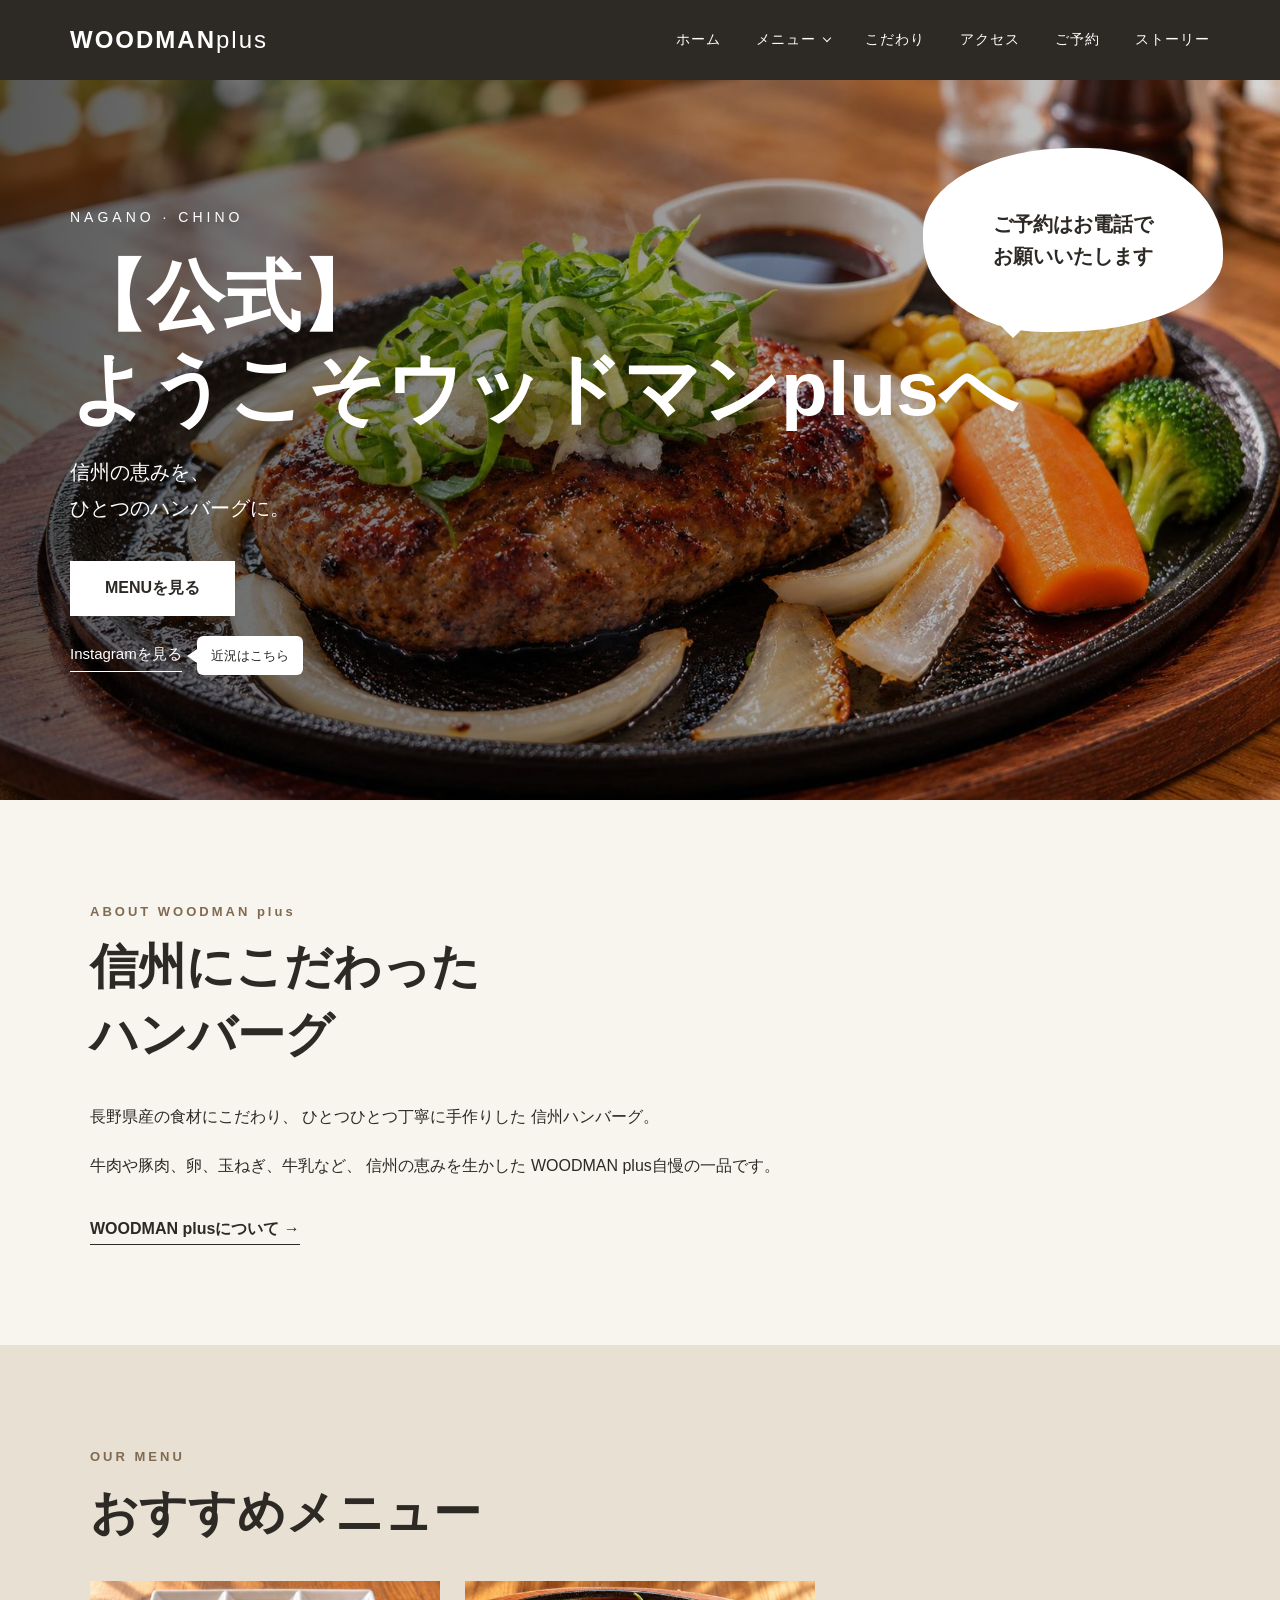
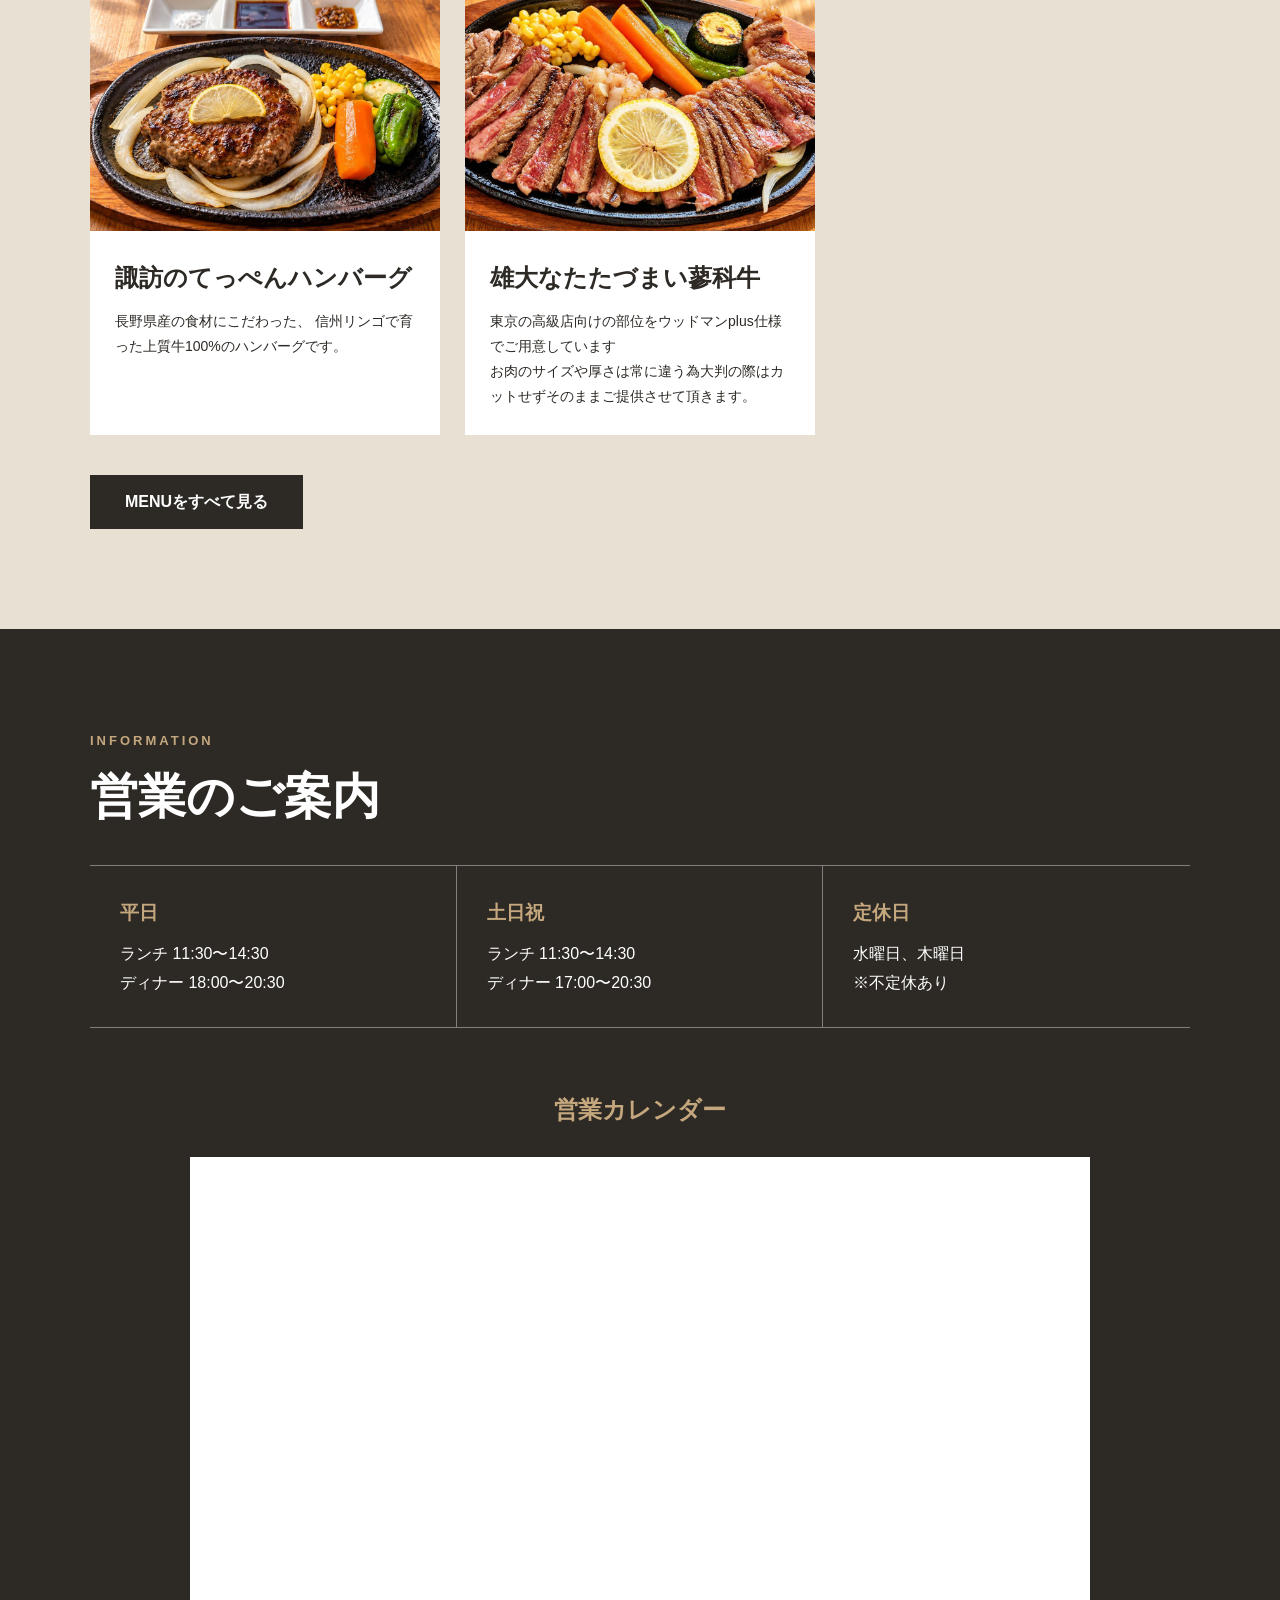
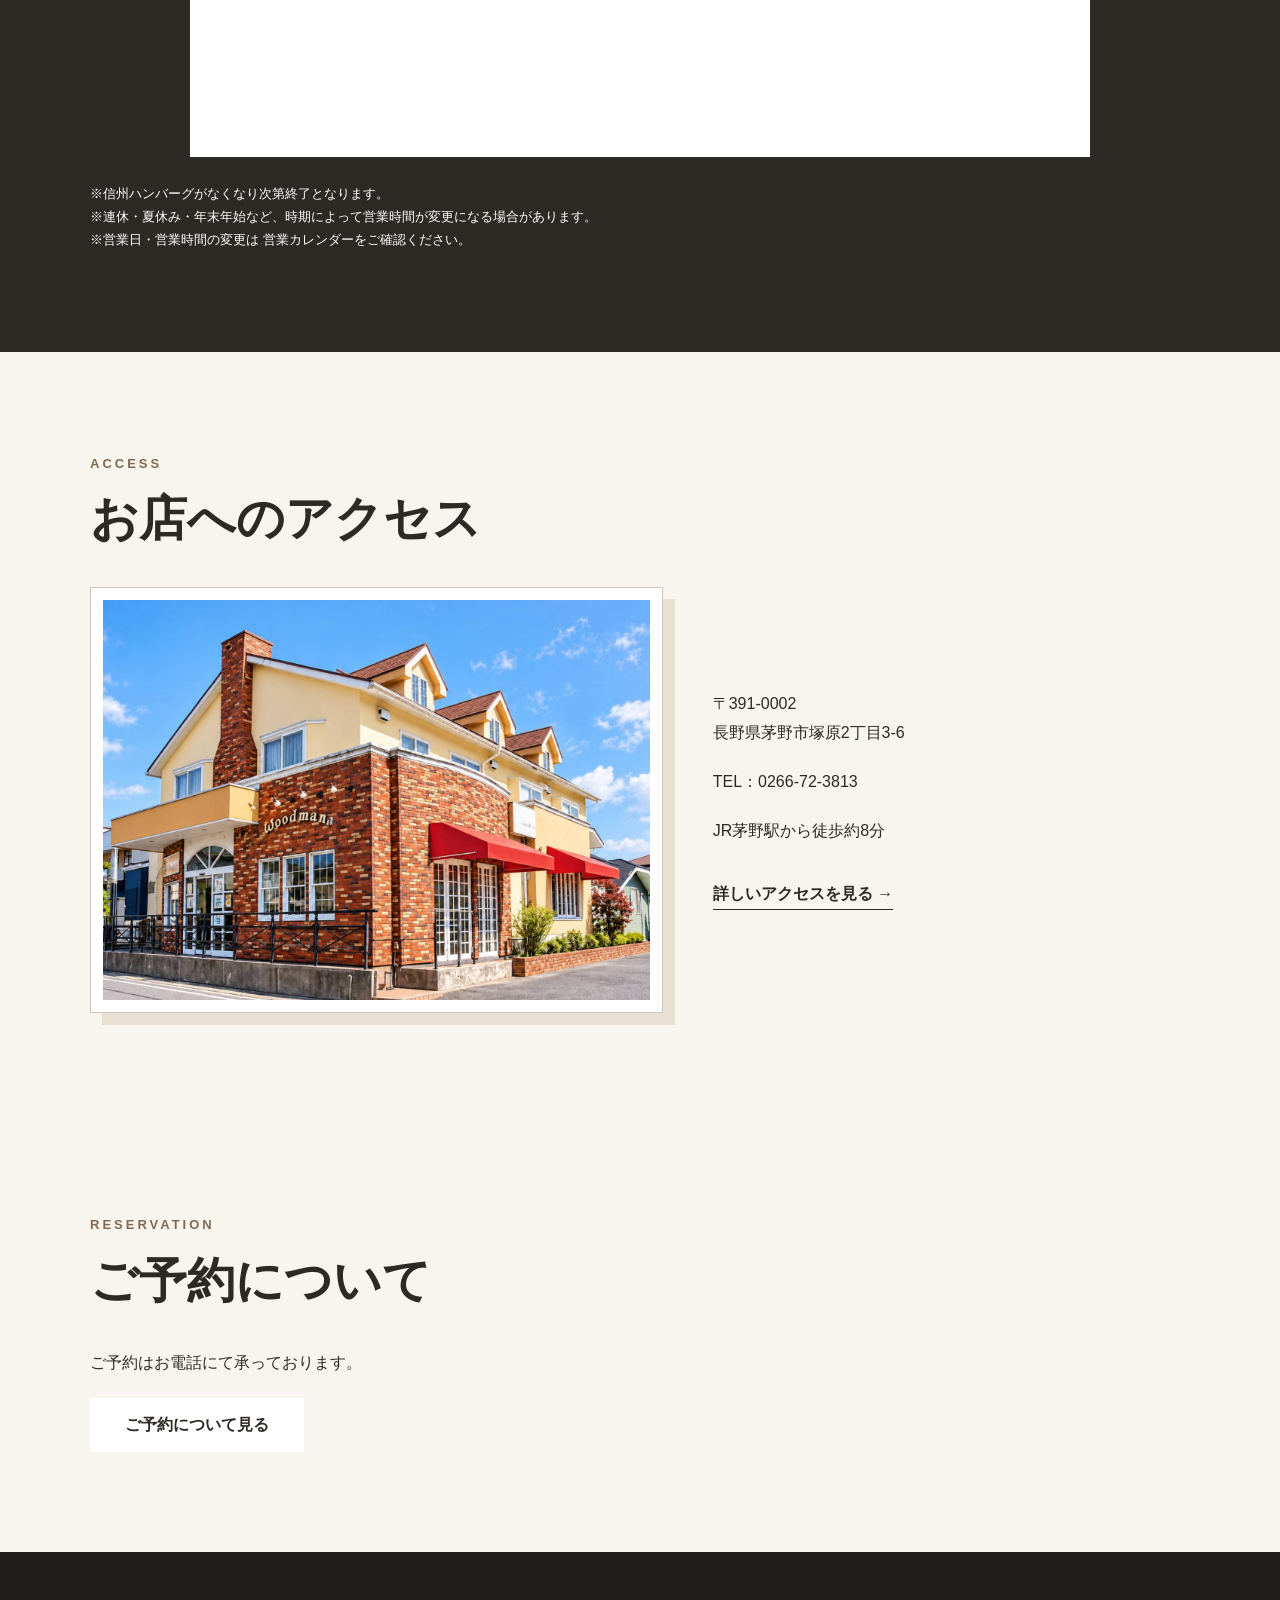
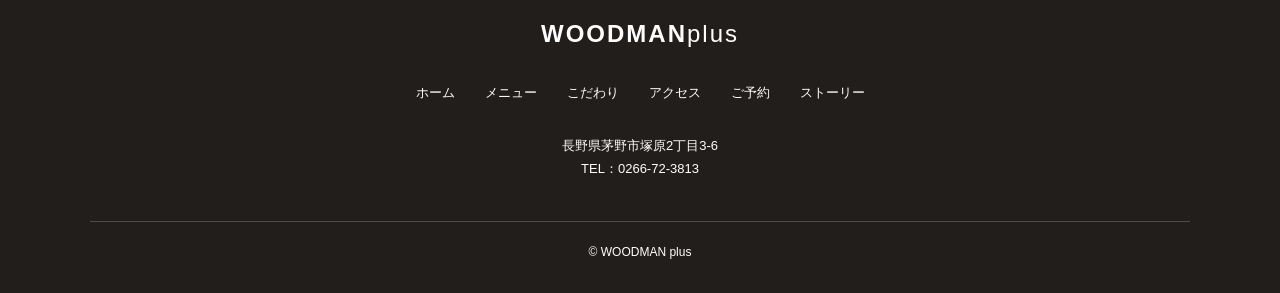
==== commit 7e2f12b3: "index.html カレンダーのリンクを入れたい" ====
--- a/index.html
+++ b/index.html
@@ -583,10 +583,8 @@
 
                     <div class="calendar-frame">
 
-                        <!--
-                            ここにGoogleカレンダーの
-                            iframeを貼り付ける
-                        -->
+                        <iframe src="https://google.com【カレンダーID】&ctz=Asia%2FTokyo" style="border: 0" width="100%" height="600" frameborder="0" scrolling="no"></iframe>
+
 
                     </div>
 
--- a/css/style.css
+++ b/css/style.css
@@ -3187,10 +3187,38 @@
 
 .menu-category{scroll-margin-top:100px}
 
+/* 後から写真を入れる枠。読み込めるまでは空白にしておく */
+.replaceable-photo img {
+    visibility: hidden;
+    object-position: var(--photo-position, center);
+}
+
+.replaceable-photo.image-ready img {
+    visibility: visible;
+}
+
+.commitment-image.replaceable-photo {
+    min-height: 550px;
+    background: #f8f5ee;
+}
+
+@media (max-width: 768px) {
+    .commitment-image.replaceable-photo {
+        min-height: 300px;
+    }
+}
+
 /* 画像がないアクセス詳細にも写真分の余白を確保する */
 .spot-photo-space {
     height: 220px;
     background: #ffffff;
+}
+
+.spot-detail-card .spot-photo-space img {
+    display: block;
+    width: 100%;
+    height: 220px;
+    object-fit: cover;
 }
 
 /* 信州の食材は文章を左、余白を右にする */
@@ -3274,7 +3302,7 @@
     }
 }
 
-@media (max-width:768px) and (orientation:portrait) {
+@media (max-width:768px)  {
     .spot-detail-card .spot-close { top:8px; right:8px; }
 }
 @media (max-width:768px) and (pointer:fine) {
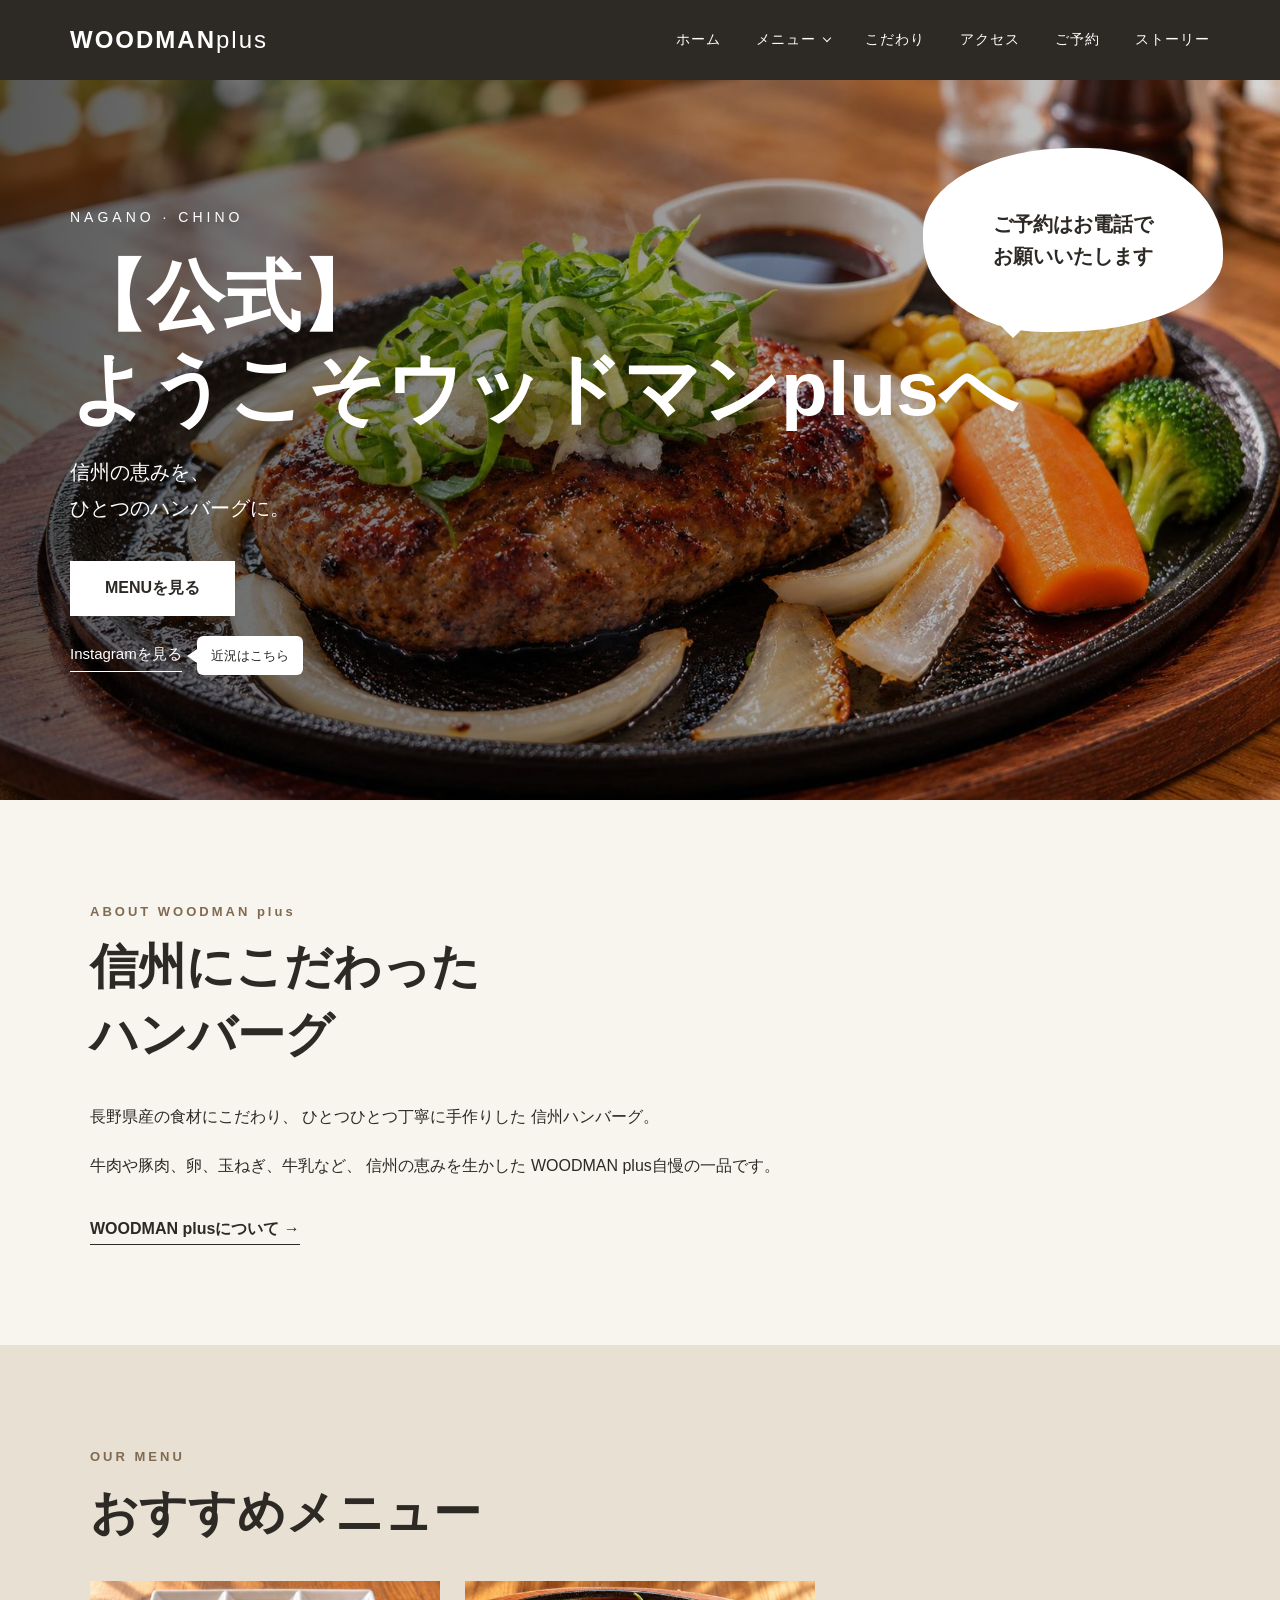
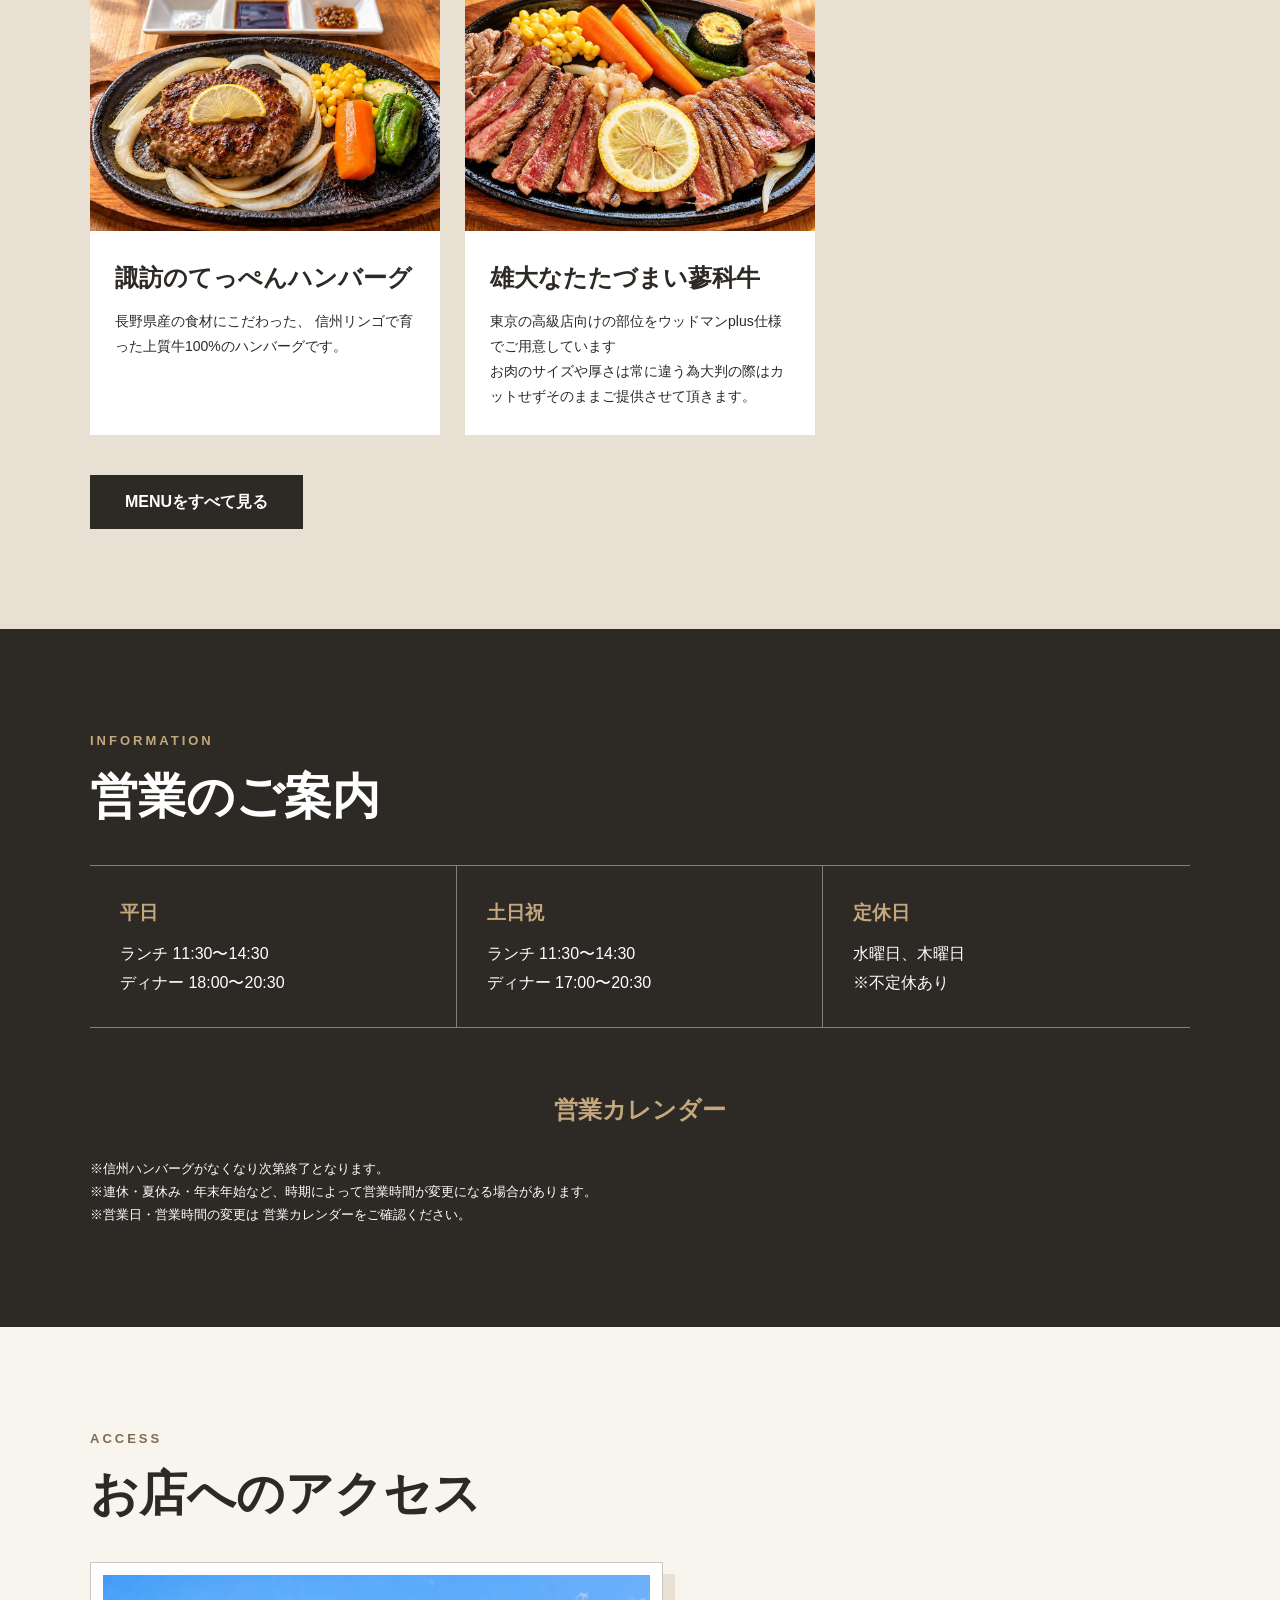
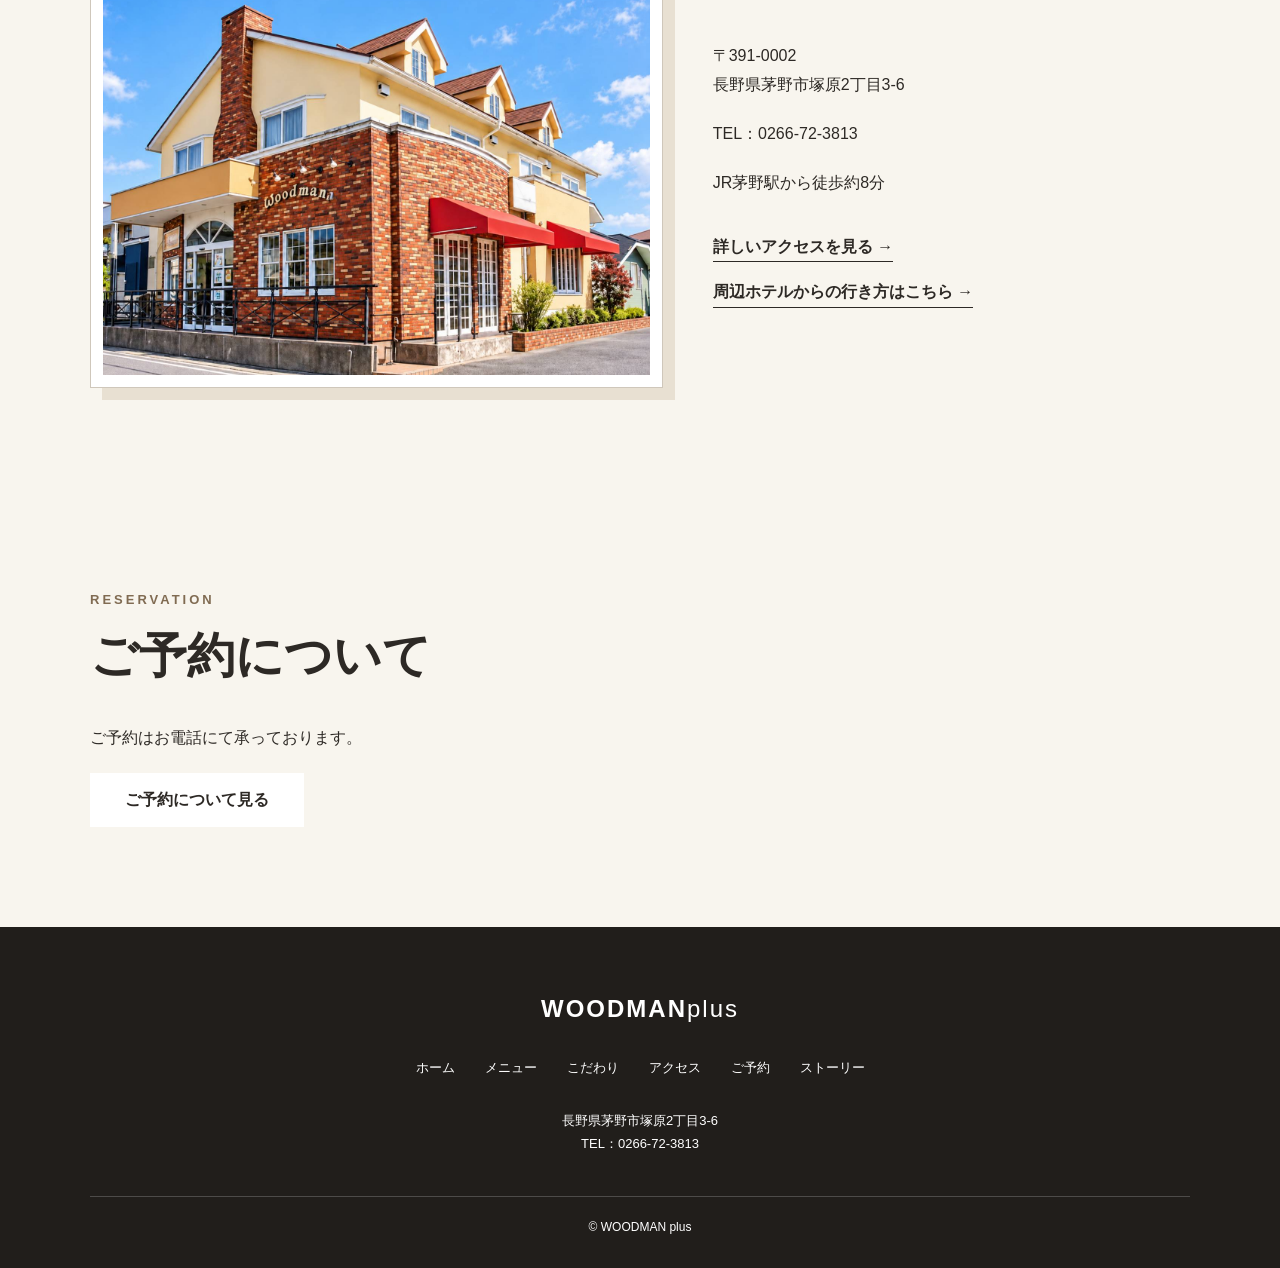
==== commit 339e7e51: "Add directions from nearby hotels" ====
--- a/index.html
+++ b/index.html
@@ -583,8 +583,10 @@
 
                     <div class="calendar-frame">
 
-                        <iframe src="https://google.com【カレンダーID】&ctz=Asia%2FTokyo" style="border: 0" width="100%" height="600" frameborder="0" scrolling="no"></iframe>
-
+                        <!--
+                            ここにGoogleカレンダーの
+                            iframeを貼り付ける
+                        -->
 
                     </div>
 
@@ -686,6 +688,8 @@
                             詳しいアクセスを見る →
 
                         </a>
+
+                        <a href="access.html#nearbyHotels" class="text-link hotel-access-home-link">周辺ホテルからの行き方はこちら →</a>
 
 
                     </div>
--- a/css/style.css
+++ b/css/style.css
@@ -1371,6 +1371,35 @@
     color: #c4a77d;
 }
 
+
+/* ---------- 周辺ホテルからのアクセス ---------- */
+.hotel-access { padding: 90px 24px; background: #f8f5ee; scroll-margin-top: 100px; }
+.hotel-access-inner { max-width: 960px; margin: 0 auto; }
+.hotel-access .section-label { text-align: center; margin-bottom: 12px; }
+.hotel-access h2 { font-size: clamp(24px, 4vw, 38px); text-align: center; margin-bottom: 24px; line-height: 1.5; }
+.hotel-access-intro, .hotel-access-location { text-align: center; line-height: 1.9; }
+.hotel-access-location { margin: 16px 0 32px; }
+.hotel-access-group { border-top: 1px solid #cfc3b2; }
+.hotel-access-group:last-of-type { border-bottom: 1px solid #cfc3b2; }
+.hotel-access-group summary { padding: 24px 4px; display: flex; align-items: center; justify-content: space-between; gap: 20px; font-size: 20px; font-weight: bold; line-height: 1.6; cursor: pointer; list-style: none; }
+.hotel-access-group summary::-webkit-details-marker { display: none; }
+.hotel-access-toggle { width: 12px; height: 12px; border-right: 2px solid currentColor; border-bottom: 2px solid currentColor; transform: rotate(45deg); flex-shrink: 0; margin: -6px 8px 0 0; }
+.hotel-access-group[open] .hotel-access-toggle { transform: rotate(225deg); margin-top: 6px; }
+.hotel-access-list { padding: 0 4px 24px; }
+.hotel-access-card { padding: 24px 0; border-top: 1px solid #e2d9cb; }
+.hotel-access-card h3 { font-size: 19px; line-height: 1.6; margin-bottom: 12px; }
+.hotel-access-card p, .hotel-access-train { line-height: 1.9; margin-bottom: 16px; }
+.hotel-access-card .text-link { display: inline-block; max-width: 100%; line-height: 1.8; overflow-wrap: anywhere; }
+.hotel-access-train { padding: 20px; background: #eee8de; border-radius: 4px; }
+.hotel-access-note { margin-top: 24px; font-size: 13px; color: #62594f; line-height: 1.9; }
+.hotel-access-home-link { display: block; width: fit-content; max-width: 100%; margin-top: 16px; line-height: 1.8; }
+.hotel-access-group summary:focus-visible, .hotel-access a:focus-visible { outline: 3px solid #806b52; outline-offset: 5px; }
+.hotel-access-sr-only { position: absolute; width: 1px; height: 1px; padding: 0; margin: -1px; overflow: hidden; clip-path: inset(50%); white-space: nowrap; border: 0; }
+@media (max-width: 600px) {
+    .hotel-access { padding: 60px 20px; }
+    .hotel-access-group summary { font-size: 17px; padding: 22px 0; }
+    .hotel-access-card h3 { font-size: 18px; }
+}
 
 /* ---------- 営業カレンダー ---------- */
 
@@ -3315,3 +3344,10 @@
         font-size: 21px;
     }
 }
+
+/* 金額の「税込み」部分を小さくする設定 */
+.tax-price {
+    font-size: 0.8em;        /* 通常より少し小さくする（0.7em〜0.8emあたりがおすすめ） */
+    color: #666666;          /* お好みで文字の色を少し薄いグレーにすると、よりメインの金額が引き立ちます */
+    margin-left: 4px;        /* 左側に少しだけ隙間をあける */
+}
